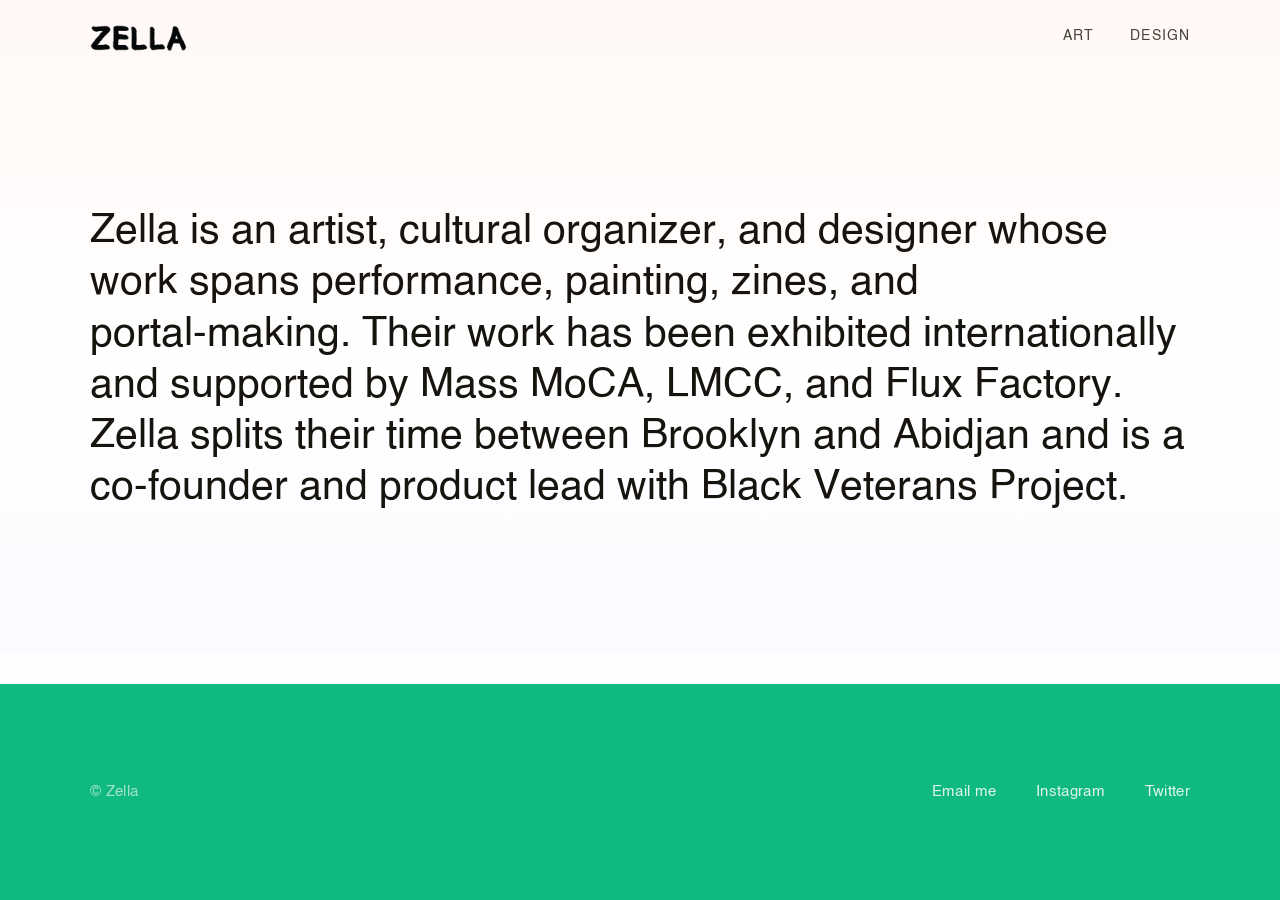
==== index.html @ 4f210c22 "Initial commit - Zella portfolio site" ====
<!DOCTYPE html>
<html lang="en">
<head>
<meta charset="UTF-8">
<meta name="viewport" content="width=device-width, initial-scale=1.0">
<title>Zella — Artist, Designer, Cultural Organizer</title>
<meta name="description" content="Zella is an artist, cultural organizer, and designer whose work spans performance, painting, zines, and portal-making. Based in Brooklyn and Abidjan.">

<!-- Open Graph -->
<meta property="og:title" content="Zella — Artist, Designer, Cultural Organizer">
<meta property="og:description" content="Artist, cultural organizer, and designer whose work spans performance, painting, zines, and portal-making.">
<meta property="og:type" content="website">
<meta property="og:url" content="https://zella.design/">
<meta property="og:image" content="https://zella.design/assets/images/og-image.png">

<!-- Twitter Card -->
<meta name="twitter:card" content="summary_large_image">
<meta name="twitter:title" content="Zella — Artist, Designer, Cultural Organizer">
<meta name="twitter:description" content="Artist, cultural organizer, and designer whose work spans performance, painting, zines, and portal-making.">
<meta name="twitter:image" content="https://zella.design/assets/images/og-image.png">

<link rel="icon" type="image/png" href="assets/images/zella-logo.png">
<link rel="apple-touch-icon" href="assets/images/zella-logo.png">
<link rel="stylesheet" href="styles.css">
</head>
<body class="home-locked">

<a href="#main-content" class="skip-link">Skip to main content</a>
<canvas id="ink-canvas"></canvas>

<header class="site-header">
  <div class="wrap">
    <a class="wordmark" href="index.html"><img src="assets/images/zella-logo.png" alt="Zella" class="logo-img"></a>
    <button class="nav-toggle" aria-label="Toggle navigation" aria-expanded="false">
      <span></span>
      <span></span>
      <span></span>
    </button>
    <nav class="doors">
      <a href="artist.html">Art</a>
      <a href="designer.html">Design</a>
    </nav>
  </div>
</header>

<main class="wrap" id="main-content">
  <section class="essay essay-wide">
    <h1>Zella is an artist, cultural organizer, and designer whose work spans performance, painting, zines, and portal-making. Their work has been exhibited internationally and supported by Mass MoCA, LMCC, and Flux Factory. Zella splits their time between Brooklyn and Abidjan and is a co-founder and product lead with Black Veterans Project.</h1>
  </section>
</main>

<footer class="site-footer">
  <div class="wrap">
    <div class="footer-left">
      <span>© Zella</span>
    </div>
    <div class="footer-right">
      <a href="mailto:zellavanie@gmail.com" class="footer-link">Email me</a>
      <a href="https://www.instagram.com/zellanealehurston/" target="_blank" rel="noopener" class="footer-link">Instagram</a>
      <a href="https://x.com/zella_vanie" target="_blank" rel="noopener" class="footer-link">Twitter</a>
    </div>
  </div>
</footer>

<script src="script.js"></script>
<script src="fluid-effect.js"></script>
<script src="liquid-border.js"></script>
</body>
</html>
---- styles.css ----
/* ============================================
   Zella — shared styles
   Editorial, bespoke, restrained motion.
   Fully fluid responsive system.
   ============================================ */

/* ---------- Font Setup ---------- */

@font-face {
  font-family: 'Helvetica';
  src: url('assets/fonts/Helvetica.ttf') format('truetype');
  font-weight: 400;
  font-style: normal;
  font-display: swap;
}

@font-face {
  font-family: 'Helvetica';
  src: url('assets/fonts/Helvetica-Bold.ttf') format('truetype');
  font-weight: 700;
  font-style: normal;
  font-display: swap;
}

:root {
  /* Colors */
  --paper: #ffffff;
  --paper-deep: #f5f5f5;
  --ink: #17140f;
  --ink-soft: #4a453c;
  --accent: #5865F2;
  --accent-soft: #7983F5;
  --green: #10B981;
  --line: rgba(23, 20, 15, 0.14);

  /* Layout */
  --max-w: 1180px;
  --gate-blur: 14px;

  /* Fluid spacing: 320px → 1200px viewport */
  --space-3xs: clamp(0.25rem, 0.2rem + 0.25vw, 0.375rem);
  --space-2xs: clamp(0.5rem, 0.4rem + 0.5vw, 0.75rem);
  --space-xs: clamp(0.75rem, 0.6rem + 0.75vw, 1.125rem);
  --space-s: clamp(1rem, 0.8rem + 1vw, 1.5rem);
  --space-m: clamp(1.5rem, 1.1rem + 2vw, 2.5rem);
  --space-l: clamp(2rem, 1.4rem + 3vw, 4rem);
  --space-xl: clamp(3rem, 2rem + 5vw, 6rem);
  --space-2xl: clamp(4rem, 2.5rem + 7.5vw, 9rem);
  --space-3xl: clamp(6rem, 4rem + 10vw, 12rem);

  /* Fluid typography */
  --text-2xs: clamp(0.625rem, 0.58rem + 0.2vw, 0.75rem);
  --text-xs: clamp(0.6875rem, 0.63rem + 0.3vw, 0.875rem);
  --text-s: clamp(0.8125rem, 0.75rem + 0.3vw, 0.9375rem);
  --text-base: clamp(0.9375rem, 0.875rem + 0.3vw, 1.0625rem);
  --text-m: clamp(1rem, 0.9rem + 0.5vw, 1.25rem);
  --text-l: clamp(1.125rem, 0.95rem + 0.9vw, 1.5rem);
  --text-xl: clamp(1.375rem, 1.1rem + 1.4vw, 2rem);
  --text-2xl: clamp(1.625rem, 1.2rem + 2.1vw, 2.75rem);
  --text-3xl: clamp(2rem, 1.4rem + 3vw, 3.5rem);
  --text-4xl: clamp(2.25rem, 1.5rem + 3.75vw, 4.5rem);

  /* Fluid wrap padding */
  --wrap-padding: clamp(1.25rem, 0.75rem + 2.5vw, 2.5rem);

  /* Header height */
  --header-h: clamp(60px, 50px + 2vw, 76px);
}

* {
  box-sizing: border-box;
  margin: 0;
  padding: 0;
}

html {
  scroll-behavior: smooth;
  -webkit-text-size-adjust: 100%;
}

body {
  background: var(--paper);
  color: var(--ink);
  font-family: 'Helvetica', sans-serif;
  font-size: var(--text-base);
  line-height: 1.6;
  -webkit-font-smoothing: antialiased;
  -moz-osx-font-smoothing: grayscale;
  overflow-x: hidden;
}

a {
  color: inherit;
  text-decoration: none;
  transition: color 0.2s ease;
}

/* Content links turn green on hover */
main a:hover {
  color: var(--green);
}

/* Exceptions - cards keep their own hover behavior */
main a.cs-card:hover,
main a.cs-featured-card:hover,
main a.cs-explore-item:hover {
  color: inherit;
}

img {
  max-width: 100%;
  height: auto;
  display: block;
}

.wrap {
  max-width: var(--max-w);
  margin: 0 auto;
  padding: 0 var(--wrap-padding);
}

/* ---------- Header / nav ---------- */

.site-header {
  position: sticky;
  top: 0;
  z-index: 100;
  background: rgba(255, 255, 255, 0.92);
  backdrop-filter: blur(12px);
  -webkit-backdrop-filter: blur(12px);
}

/* Reading Progress Bar */
.reading-progress {
  position: fixed;
  top: var(--header-h);
  left: 0;
  width: 100%;
  height: 3px;
  background: var(--border);
  z-index: 250;
  opacity: 0;
  transition: opacity 0.3s ease;
}

.reading-progress.visible {
  opacity: 1;
}

.reading-progress-bar {
  height: 100%;
  background: var(--green);
  width: 0%;
  transition: width 0.05s linear;
}

.reading-time {
  position: fixed;
  top: calc(var(--header-h) + 12px);
  right: var(--gutter);
  font-size: 11px;
  font-family: var(--font-mono);
  color: var(--muted);
  opacity: 0;
  transition: opacity 0.3s ease;
  z-index: 250;
  background: rgba(255, 255, 255, 0.9);
  padding: 4px 8px;
  border-radius: 4px;
}

.reading-time.visible {
  opacity: 1;
}

.site-header .wrap {
  display: flex;
  align-items: center;
  justify-content: space-between;
  height: var(--header-h);
}

.wordmark {
  font-family: 'Helvetica', sans-serif;
  font-weight: 700;
  font-size: var(--text-l);
  letter-spacing: 0.02em;
  z-index: 110;
}

.wordmark span {
  color: var(--accent);
}

.logo-img {
  height: clamp(20px, 2.5vw, 28px);
  width: auto;
  display: block;
}

/* Desktop nav */
nav.doors {
  display: flex;
  gap: clamp(1.25rem, 1rem + 2vw, 2.25rem);
}

nav.doors a {
  font-size: var(--text-xs);
  letter-spacing: 0.08em;
  text-transform: uppercase;
  color: var(--ink-soft);
  position: relative;
  padding-bottom: 4px;
  transition: color 0.2s ease;
}

nav.doors a::after {
  content: '';
  position: absolute;
  left: 0;
  bottom: 0;
  width: 100%;
  height: 3px;
  background: #10B981;
  transform: scaleX(0);
  transform-origin: var(--underline-origin, 0% 50%);
  transition: transform 0.3s cubic-bezier(0.4, 0, 0.2, 1);
}

nav.doors a:hover,
nav.doors a.active {
  color: var(--ink);
}

nav.doors a:hover::after {
  transform: scaleX(1);
}

nav.doors a.active::after {
  transform: scaleX(1);
  transform-origin: 0% 50%;
}

/* Mobile hamburger */
.nav-toggle {
  display: none;
  background: none;
  border: none;
  cursor: pointer;
  padding: 12px;
  min-width: 44px;
  min-height: 44px;
  z-index: 110;
  -webkit-tap-highlight-color: transparent;
}

.nav-toggle span {
  display: block;
  width: 24px;
  height: 2px;
  background: var(--ink);
  margin: 5px 0;
  transition: transform 0.3s ease, opacity 0.3s ease;
  transform-origin: center;
}

.nav-toggle.active span:nth-child(1) {
  transform: rotate(45deg) translate(5px, 5px);
}

.nav-toggle.active span:nth-child(2) {
  opacity: 0;
}

.nav-toggle.active span:nth-child(3) {
  transform: rotate(-45deg) translate(5px, -5px);
}

/* Mobile nav overlay */
@media (max-width: 640px) {
  .nav-toggle {
    display: block;
  }

  nav.doors {
    position: fixed;
    inset: 0;
    background: var(--paper);
    flex-direction: column;
    align-items: center;
    justify-content: center;
    gap: var(--space-l);
    opacity: 0;
    visibility: hidden;
    transition: opacity 0.3s ease, visibility 0.3s ease;
    z-index: 100;
  }

  nav.doors.open {
    opacity: 1;
    visibility: visible;
  }

  nav.doors a {
    font-size: var(--text-xl);
    font-family: 'Helvetica', sans-serif;
    text-transform: none;
    letter-spacing: 0.02em;
  }

  nav.doors a::after {
    display: none;
  }
}

/* ---------- Footer ---------- */

.site-footer {
  border-top: 1px solid var(--line);
  padding: var(--space-xl) 0 var(--space-2xl);
  margin-top: var(--space-2xl);
}

.site-footer .wrap {
  display: flex;
  flex-direction: column;
  gap: var(--space-m);
  font-size: var(--text-s);
  color: var(--ink-soft);
  letter-spacing: 0.02em;
}

@media (min-width: 600px) {
  .site-footer .wrap {
    flex-direction: row;
    justify-content: space-between;
    align-items: center;
  }
}

.footer-left {
  color: var(--ink-soft);
}

.footer-right {
  display: flex;
  flex-wrap: wrap;
  gap: var(--space-s) var(--space-m);
}

.footer-link {
  color: var(--ink);
  position: relative;
  transition: color 0.2s ease;
}

.footer-link::after {
  content: '';
  position: absolute;
  left: 0;
  bottom: -2px;
  width: 100%;
  height: 3px;
  background: #10B981;
  transform: scaleX(0);
  transform-origin: var(--underline-origin, 0% 50%);
  transition: transform 0.3s cubic-bezier(0.4, 0, 0.2, 1);
}

.footer-link:hover {
  color: var(--accent);
}

.footer-link:hover::after {
  transform: scaleX(1);
}

/* ---------- Landing / essay ---------- */

.essay {
  padding: var(--space-2xl) 0 var(--space-xl);
  max-width: 760px;
}

.essay-wide {
  max-width: none;
  padding-top: var(--space-l);
}

.essay-wide h1 {
  max-width: 100%;
}

/* Fluid canvas effect - HOMEPAGE ONLY (orb + letter scatter) */
#ink-canvas {
  display: none;
}

.home-locked #ink-canvas {
  display: block;
  position: fixed;
  top: 0;
  left: 0;
  width: 100vw;
  height: 100vh;
  pointer-events: none;
  z-index: 200;
  mix-blend-mode: exclusion;
}

/* Homepage locked to viewport */
.home-locked {
  height: 100vh;
  height: 100dvh;
  overflow: hidden;
  display: flex;
  flex-direction: column;
  background: linear-gradient(180deg, #fff8f6 0%, #ffffff 40%, #f8f6ff 100%);
}

.home-locked main,
.home-locked .site-footer {
  position: relative;
  z-index: 2;
}

/* On homepage, header should be below the glow canvas */
.home-locked .site-header {
  position: sticky;
  z-index: 1;
  background: transparent;
  backdrop-filter: none;
  -webkit-backdrop-filter: none;
}

.home-locked main.wrap {
  flex: 1;
  display: flex;
  align-items: center;
  background: transparent;
}

.home-locked .essay-wide {
  padding-top: 0;
  padding-bottom: 0;
  width: 100%;
}

.home-locked .essay-wide h1 {
  font-size: clamp(1.75rem, 3.2vw, 2.75rem);
  line-height: 1.25;
  max-width: 100%;
  position: relative;
  z-index: 201;
}

.home-locked .site-footer {
  margin-top: 0;
  padding: var(--space-xl) 0;
  background: var(--green);
  border: none !important;
  border-top: none !important;
  position: relative;
  z-index: 100;
  overflow: visible;
}

.home-locked .site-footer .wrap {
  color: rgba(255, 255, 255, 0.6);
}

.home-locked .site-footer .footer-left {
  color: rgba(255, 255, 255, 0.6);
}

.home-locked .site-footer .footer-link {
  color: rgba(255, 255, 255, 0.85);
}

.home-locked .site-footer .footer-link:hover {
  color: #fff;
}

.home-locked .site-footer .footer-link::after {
  background: #fff;
}

/* ---------- Logo Marquee ---------- */

.logo-marquee {
  overflow: hidden;
  padding: var(--space-l) 0;
  margin: var(--space-xl) 0;
  margin-left: calc(-50vw + 50%);
  margin-right: calc(-50vw + 50%);
  width: 100vw;
  border-top: 1px solid var(--line);
  border-bottom: 1px solid var(--line);
}

.logo-marquee-label {
  display: block;
  text-align: center;
  font-size: var(--text-xs);
  letter-spacing: 0.1em;
  text-transform: uppercase;
  color: var(--ink-soft);
  margin-bottom: var(--space-m);
}

.logo-marquee-track {
  display: flex;
  align-items: center;
  gap: var(--space-2xl);
  width: max-content;
  animation: marquee-scroll 30s linear infinite;
}

.logo-marquee-track img {
  height: 96px;
  width: auto;
  opacity: 0.5;
  filter: grayscale(100%);
  transition: opacity 0.3s ease, filter 0.3s ease;
  cursor: pointer;
}

.logo-marquee-track img:hover {
  opacity: 1;
  filter: grayscale(0%);
}

@keyframes marquee-scroll {
  0% {
    transform: translateX(0);
  }
  100% {
    transform: translateX(-50%);
  }
}

@media (prefers-reduced-motion: reduce) {
  .logo-marquee-track {
    animation: none;
  }
}

.essay .kicker {
  font-size: var(--text-xs);
  letter-spacing: 0.14em;
  text-transform: uppercase;
  color: var(--accent);
  margin-bottom: var(--space-m);
  display: block;
}

.essay h1 {
  font-family: 'Helvetica', sans-serif;
  font-weight: 400;
  font-size: var(--text-3xl);
  line-height: 1.25;
  margin: 0 0 var(--space-m);
  color: var(--ink);
}

.essay p {
  font-size: var(--text-m);
  color: var(--ink-soft);
  margin-bottom: var(--space-s);
}

.doors-list {
  margin-top: var(--space-l);
  display: flex;
  flex-direction: column;
  border-top: 1px solid var(--line);
}

.doors-list a {
  display: flex;
  flex-direction: column;
  gap: var(--space-2xs);
  padding: var(--space-s) 0;
  border-bottom: 1px solid var(--line);
  font-family: 'Helvetica', sans-serif;
  font-size: var(--text-xl);
  transition: padding-left 0.25s ease, color 0.25s ease;
}

@media (min-width: 480px) {
  .doors-list a {
    flex-direction: row;
    justify-content: space-between;
    align-items: baseline;
  }
}

.doors-list a:hover {
  padding-left: var(--space-xs);
  color: var(--accent);
}

.doors-list .tag {
  font-family: 'Helvetica', sans-serif;
  font-size: var(--text-2xs);
  letter-spacing: 0.08em;
  text-transform: uppercase;
  color: var(--ink-soft);
}

/* ---------- Section hero ---------- */

.section-hero {
  padding: var(--space-l) 0 var(--space-s);
  max-width: 820px;
}

/* Minimal hero for Art/Design pages */
.section-hero h1:only-child {
  font-size: var(--text-3xl);
  font-weight: 400;
  margin: 0;
}

.section-hero .kicker {
  font-size: var(--text-xs);
  letter-spacing: 0.14em;
  text-transform: uppercase;
  color: var(--accent);
  margin-bottom: var(--space-s);
  display: block;
}

.section-hero h1 {
  font-family: 'Helvetica', sans-serif;
  font-weight: 400;
  font-size: var(--text-4xl);
  line-height: 1.12;
  margin: 0 0 var(--space-m);
}

.section-hero p.lede {
  font-size: var(--text-m);
  color: var(--ink-soft);
  max-width: 640px;
  line-height: 1.65;
}

/* ---------- Designer Intro ---------- */

.designer-intro {
  display: grid;
  grid-template-columns: 1fr 280px;
  gap: var(--space-xl);
  padding: var(--space-s) 0 var(--space-l);
  margin-bottom: var(--space-l);
  align-items: start;
}

@media (max-width: 900px) {
  .designer-intro {
    grid-template-columns: 1fr;
    gap: var(--space-l);
    min-height: auto;
    padding-bottom: var(--space-xl);
    margin-bottom: var(--space-xl);
  }
}

.designer-intro-main p {
  font-family: 'Helvetica', sans-serif;
  font-size: clamp(1.5rem, 2.5vw, 2rem);
  font-weight: 400;
  line-height: 1.35;
  color: var(--ink);
  margin-bottom: var(--space-m);
}

.designer-intro-main p:first-child {
  font-style: normal;
  font-weight: 500;
  margin-top: 0;
}

.designer-intro-sidebar .exp-item:first-child {
  margin-top: 0;
}

.designer-intro-sidebar {
  position: sticky;
  top: calc(var(--header-h) + var(--space-xl));
  border-left: 2px solid var(--ink);
  padding-left: var(--space-m);
  align-self: start;
}

@media (max-width: 900px) {
  .designer-intro-sidebar {
    border-left: none;
    border-top: 2px solid var(--ink);
    padding-left: 0;
    padding-top: var(--space-m);
  }
}

.exp-item {
  display: flex;
  flex-direction: column;
  margin-bottom: var(--space-m);
}

.exp-item:last-child {
  margin-bottom: 0;
}

.exp-date {
  font-size: var(--text-2xs);
  font-weight: 700;
  letter-spacing: 0.1em;
  text-transform: uppercase;
  color: var(--ink);
  margin-bottom: var(--space-3xs);
}

.exp-role {
  font-size: var(--text-s);
  font-weight: 600;
  color: var(--ink);
  line-height: 1.3;
}

.exp-org {
  font-size: var(--text-xs);
  color: var(--ink-soft);
  margin-top: 2px;
}

/* ---------- Hero with sidebar ---------- */

.hero-with-sidebar {
  display: grid;
  grid-template-columns: 1fr;
  gap: var(--space-xl);
  max-width: none;
}

@media (min-width: 768px) {
  .hero-with-sidebar {
    grid-template-columns: 1fr 280px;
    gap: var(--space-2xl);
    align-items: start;
  }
}

@media (min-width: 1024px) {
  .hero-with-sidebar {
    grid-template-columns: 1fr 320px;
  }
}

.hero-main {
  max-width: 720px;
}

.hero-sidebar h2 {
  font-family: 'Helvetica', sans-serif;
  font-weight: 400;
  font-size: var(--text-l);
  margin: 0 0 var(--space-m);
}

/* ---------- Two column ---------- */

.two-col {
  display: grid;
  grid-template-columns: 1fr;
  gap: var(--space-l);
  padding: var(--space-l) 0;
  border-top: 1px solid var(--line);
}

@media (min-width: 700px) {
  .two-col {
    grid-template-columns: 1fr 1fr;
    gap: var(--space-xl);
  }
}

.two-col h2 {
  font-family: 'Helvetica', sans-serif;
  font-weight: 400;
  font-size: var(--text-xl);
  margin: 0 0 var(--space-s);
}

.two-col p {
  color: var(--ink-soft);
  font-size: var(--text-s);
  line-height: 1.7;
}

.timeline {
  list-style: none;
}

.timeline li {
  display: flex;
  gap: var(--space-s);
  padding: var(--space-xs) 0;
  font-size: var(--text-s);
}

.timeline .yr {
  color: var(--accent);
  font-family: 'Helvetica', sans-serif;
  min-width: clamp(50px, 10vw, 64px);
  flex-shrink: 0;
}

/* ---------- Case study grid ---------- */

.cs-grid-heading {
  display: flex;
  flex-direction: column;
  gap: var(--space-2xs);
  padding-top: var(--space-xl);
  border-top: 1px solid var(--line);
  margin-bottom: var(--space-2xs);
}

@media (min-width: 480px) {
  .cs-grid-heading {
    flex-direction: row;
    justify-content: space-between;
    align-items: baseline;
  }
}

.cs-grid-heading h2 {
  font-family: 'Helvetica', sans-serif;
  font-weight: 400;
  font-size: var(--text-xl);
}

.cs-grid-heading span {
  font-size: var(--text-2xs);
  letter-spacing: 0.08em;
  text-transform: uppercase;
  color: var(--ink-soft);
}

.section-header {
  text-align: center;
  font-family: 'Helvetica', sans-serif;
  font-weight: 400;
  font-size: var(--text-4xl);
  line-height: 1.12;
  margin-top: var(--space-2xl);
  margin-bottom: var(--space-m);
}

/* ---------- Featured Case Study Cards ---------- */

.cs-featured-cards {
  display: flex;
  flex-direction: column;
  gap: var(--space-m);
  margin: var(--space-l) 0;
}

.cs-featured-card {
  display: grid;
  grid-template-columns: 1fr;
  gap: var(--space-m);
  padding: var(--space-m);
  border-radius: 12px;
  text-decoration: none;
  color: inherit;
  min-height: 396px;
  position: relative;
  background: var(--paper);
  box-shadow: 0 4px 20px rgba(0, 0, 0, 0.08);
}

@media (min-width: 800px) {
  .cs-featured-card {
    grid-template-columns: 1.2fr 1fr;
    gap: var(--space-l);
    padding: var(--space-l);
  }
}

.cs-featured-content {
  display: flex;
  flex-direction: column;
  justify-content: center;
}

.cs-featured-title {
  font-family: 'Helvetica', sans-serif;
  font-size: var(--text-2xl);
  font-weight: 700;
  line-height: 1.2;
  margin: var(--space-xs) 0 var(--space-s);
}

.cs-featured-desc {
  font-size: var(--text-m);
  line-height: 1.6;
  color: var(--ink-soft);
  margin-bottom: var(--space-m);
}

.cs-featured-link {
  font-size: var(--text-s);
  font-weight: 500;
  color: var(--ink);
}

.cs-featured-preview {
  border: 1px solid var(--ink-faint);
  border-radius: 10px;
  overflow: hidden;
  background: #f5f5f5;
  display: flex;
  flex-direction: column;
}

.browser-chrome {
  display: flex;
  align-items: center;
  border-radius: 10px 10px 0 0;
  gap: var(--space-s);
  padding: 10px 14px;
  background: #e8e8e8;
  border-bottom: 1px solid var(--ink-faint);
}

.browser-dots {
  display: flex;
  gap: 6px;
}

.browser-dots span {
  width: 10px;
  height: 10px;
  border-radius: 50%;
  background: #ccc;
}

.browser-dots span:first-child { background: #ff5f57; }
.browser-dots span:nth-child(2) { background: #ffbd2e; }
.browser-dots span:last-child { background: #28ca41; }

.browser-url {
  flex: 1;
  font-size: 11px;
  color: #666;
  background: #fff;
  padding: 4px 10px;
  border-radius: 4px;
  text-align: center;
}

.browser-viewport {
  aspect-ratio: 16 / 10;
  overflow: hidden;
  cursor: grab;
  position: relative;
}

.browser-viewport.is-dragging {
  cursor: grabbing;
}

.browser-viewport .scroll-img-drag {
  width: 100%;
  display: block;
  transition: transform 0.1s ease-out;
}

.browser-viewport-iframe {
  cursor: default;
}

.browser-viewport-iframe iframe {
  width: 100%;
  height: 100%;
  border: none;
  pointer-events: none;
}

/* ---------- Case Study Grid ---------- */

.cs-grid {
  display: grid;
  grid-template-columns: 1fr;
  gap: var(--space-l);
  padding: var(--space-xl) 0 var(--space-2xl);
}

@media (min-width: 700px) {
  .cs-grid {
    grid-template-columns: repeat(2, 1fr);
    gap: var(--space-m);
  }
}

.cs-card {
  display: block;
  text-decoration: none;
  color: inherit;
  padding: var(--space-m);
  border-radius: 12px;
  background: var(--paper);
  box-shadow: 0 4px 20px rgba(0, 0, 0, 0.08);
}

.cs-card-image {
  aspect-ratio: 16 / 10;
  overflow: hidden;
  border-radius: 4px;
  background: var(--paper-deep);
  margin-bottom: var(--space-s);
  display: flex;
  align-items: center;
  justify-content: center;
  box-shadow: 0 8px 30px rgba(88, 101, 242, 0.15);
}

.cs-card-image img {
  width: 100%;
  height: 100%;
  object-fit: cover;
  object-position: top left;
  transition: transform 0.6s cubic-bezier(0.16, 1, 0.3, 1);
}

.cs-card:hover .cs-card-image img {
  transform: scale(1.04);
}

.cs-card-image span {
  font-size: var(--text-s);
  color: var(--ink-soft);
  letter-spacing: 0.02em;
}

/* Scrolling card image - continuous auto-scroll */
.cs-card-scroll {
  position: relative;
  display: block;
}

.cs-card-scroll .scroll-img {
  position: absolute;
  top: 0;
  left: 0;
  width: 100%;
  height: auto;
  animation: card-scroll 20s ease-in-out infinite;
  will-change: transform;
  cursor: grab;
}

.cs-card-scroll.is-dragging .scroll-img {
  animation-play-state: paused;
  cursor: grabbing;
}

@keyframes card-scroll {
  0%, 5% {
    transform: translateY(0);
  }
  45%, 55% {
    transform: translateY(-50%);
  }
  95%, 100% {
    transform: translateY(0);
  }
}

@media (prefers-reduced-motion: reduce) {
  .cs-card-scroll .scroll-img {
    animation: none;
    transform: translateY(0);
  }
}

/* Mobile: disable scroll animations, fit images */
@media (max-width: 768px) {
  .cs-card-scroll .scroll-img {
    position: relative;
    animation: none;
    height: 100%;
    object-fit: cover;
  }

  /* CZI mobile - show dashboard content */
  .cs-card[href="case-study-czi.html"] .scroll-img {
    object-position: left bottom;
  }

  /* IPG mobile - center on phone top */
  .cs-card[href="case-study-ipg.html"] .scroll-img {
    object-position: center top;
  }
}

/* CZI card - show dashboard content, crop top whitespace */
.cs-card[href="case-study-czi.html"] .scroll-img {
  animation-name: card-scroll-czi;
  transform: translateY(-30%);
}

@keyframes card-scroll-czi {
  0%, 5% {
    transform: translateY(-30%);
  }
  45%, 55% {
    transform: translateY(-55%);
  }
  95%, 100% {
    transform: translateY(-30%);
  }
}

/* MRU card - shift up to center key info (crop top whitespace) */
.cs-card[href="case-study-mru.html"] .cs-card-image img {
  object-position: center 35%;
}

/* IPG card - fit phone, white background */
.cs-card[href="case-study-ipg.html"] .cs-card-image {
  background: #fff;
}
.cs-card[href="case-study-ipg.html"] .cs-card-image img {
  object-fit: contain;
  object-position: center center;
}

/* XQ card - center the covers */
.cs-card[href="case-study-xq.html"] .cs-card-image img {
  object-position: 50% center;
}

.cs-card-tags {
  list-style: none;
  padding: 0;
  margin: 0 0 var(--space-xs);
  display: flex;
  flex-wrap: wrap;
  gap: var(--space-xs);
}

.cs-card-tags li {
  font-size: var(--text-xs);
  color: var(--ink-soft);
}

.cs-card-tags li:not(:last-child)::after {
  content: '·';
  margin-left: var(--space-xs);
  color: var(--ink-soft);
  opacity: 0.5;
}

.cs-card-title {
  font-family: 'Helvetica', sans-serif;
  font-weight: 400;
  font-size: var(--text-2xl);
  line-height: 1.15;
  margin: 0;
  color: var(--ink);
  transition: color 0.2s ease;
}

.cs-card:hover .cs-card-title {
  color: var(--accent);
}

.cs-card-placeholder .cs-card-image {
  border: 1px solid rgba(88, 101, 242, 0.15);
  background: transparent;
}

.cs-card-placeholder:hover .cs-card-image {
  border-color: rgba(88, 101, 242, 0.25);
}

/* ---------- Gate ---------- */

.gate {
  min-height: 70vh;
  min-height: 70svh;
  display: flex;
  align-items: center;
  justify-content: center;
  padding: var(--space-l) var(--wrap-padding);
}

.gate-box {
  max-width: min(380px, 100%);
  text-align: center;
}

.gate-box .kicker {
  font-size: var(--text-xs);
  letter-spacing: 0.14em;
  text-transform: uppercase;
  color: var(--accent);
  margin-bottom: var(--space-s);
  display: block;
}

.gate-box h1 {
  font-family: 'Helvetica', sans-serif;
  font-weight: 400;
  font-size: var(--text-2xl);
  margin: 0 0 var(--space-xs);
}

.gate-box p {
  color: var(--ink-soft);
  font-size: var(--text-s);
  margin-bottom: var(--space-m);
}

.gate-input-row {
  display: flex;
  border-bottom: 1.5px solid var(--ink);
  padding-bottom: var(--space-xs);
  gap: var(--space-xs);
}

.gate-input-row input {
  flex: 1;
  min-width: 0;
  border: none;
  background: transparent;
  font-family: 'Helvetica', sans-serif;
  font-size: var(--text-xl);
  letter-spacing: 0.15em;
  text-align: center;
  color: var(--ink);
  outline: none;
}

.gate-input-row input::placeholder {
  color: var(--ink-soft);
  opacity: 0.5;
  letter-spacing: 0.05em;
  font-size: var(--text-s);
}

.gate-input-row button {
  border: none;
  background: none;
  color: var(--accent);
  font-size: var(--text-xs);
  letter-spacing: 0.08em;
  text-transform: uppercase;
  cursor: pointer;
  padding: var(--space-xs) var(--space-s);
  min-width: 44px;
  min-height: 44px;
  -webkit-tap-highlight-color: transparent;
}

.gate-error {
  color: var(--accent);
  font-size: var(--text-xs);
  margin-top: var(--space-xs);
  height: 1em;
  opacity: 0;
  transition: opacity 0.2s ease;
}

.gate-error.show {
  opacity: 1;
}

.gate-note {
  margin-top: var(--space-m);
  font-size: var(--text-2xs);
  color: var(--ink-soft);
  opacity: 0.7;
}

/* ---------- Case study detail ---------- */

.cs-content {
  display: none;
}

.cs-content.unlocked {
  display: block;
  animation: fadeUp 0.5s ease both;
}

@keyframes fadeUp {
  from { opacity: 0; transform: translateY(10px); }
  to { opacity: 1; transform: translateY(0); }
}

.cs-header {
  padding: var(--space-xl) 0 var(--space-l);
}

.cs-header .kicker {
  font-size: var(--text-xs);
  letter-spacing: 0.14em;
  text-transform: uppercase;
  color: var(--accent);
  margin-bottom: var(--space-s);
  display: block;
}

.cs-header h1 {
  font-family: 'Helvetica', sans-serif;
  font-weight: 400;
  font-size: var(--text-4xl);
  line-height: 1.1;
  margin: 0 0 var(--space-m);
  max-width: 780px;
}

.cs-header .dek {
  font-size: var(--text-m);
  color: var(--ink-soft);
  max-width: 620px;
  margin-bottom: var(--space-m);
  line-height: 1.6;
}

.meta-strip {
  display: grid;
  grid-template-columns: repeat(2, 1fr);
  gap: var(--space-s) var(--space-m);
}

@media (min-width: 600px) {
  .meta-strip {
    display: flex;
    gap: var(--space-l);
    flex-wrap: wrap;
  }
}

.meta-strip div {
  font-size: var(--text-xs);
}

.meta-strip .label {
  display: block;
  text-transform: uppercase;
  letter-spacing: 0.08em;
  color: var(--ink-soft);
  font-size: var(--text-2xs);
  margin-bottom: var(--space-3xs);
}

.hero-frame {
  margin: var(--space-l) 0;
  aspect-ratio: 16/9.5;
  background: linear-gradient(135deg, #d9cdb8, #b9a988);
  border-radius: 2px;
  display: flex;
  align-items: center;
  justify-content: center;
  color: rgba(23,20,15,0.4);
  font-size: var(--text-xs);
  letter-spacing: 0.08em;
  text-transform: uppercase;
}

.cs-section {
  padding: var(--space-l) 0;
  display: grid;
  grid-template-columns: 1fr;
  gap: var(--space-s);
}

@media (min-width: 700px) {
  .cs-section {
    grid-template-columns: clamp(140px, 18vw, 200px) 1fr;
    gap: var(--space-l);
  }
}

.cs-section .s-label {
  font-family: 'Helvetica', sans-serif;
  font-size: var(--text-l);
  color: var(--accent);
}

.cs-section .s-body {
  max-width: 640px;
}

.cs-section .s-body p {
  color: var(--ink-soft);
  font-size: var(--text-base);
  margin-bottom: var(--space-s);
  line-height: 1.7;
}

.artifact-grid {
  display: grid;
  grid-template-columns: 1fr;
  gap: var(--space-s);
  margin-top: var(--space-m);
}

@media (min-width: 500px) {
  .artifact-grid {
    grid-template-columns: repeat(2, 1fr);
    gap: var(--space-m);
  }
}

.artifact-frame {
  aspect-ratio: 4/3;
  background: var(--paper-deep);
  border: 1px solid var(--line);
  display: flex;
  align-items: center;
  justify-content: center;
  color: var(--ink-soft);
  font-size: var(--text-2xs);
  letter-spacing: 0.06em;
  text-transform: uppercase;
  cursor: zoom-in;
  transition: transform 0.25s ease;
}

.artifact-frame:hover {
  transform: scale(1.015);
}

.cs-nextprev {
  padding: var(--space-xl) 0;
  display: flex;
  flex-direction: column;
  gap: var(--space-m);
}

@media (min-width: 480px) {
  .cs-nextprev {
    flex-direction: row;
    justify-content: space-between;
  }
}

.cs-nextprev a {
  font-family: 'Helvetica', sans-serif;
  font-size: var(--text-l);
}

.cs-nextprev a:hover {
  color: var(--accent);
}

.cs-nextprev .small {
  display: block;
  font-family: 'Helvetica', sans-serif;
  font-size: var(--text-2xs);
  letter-spacing: 0.08em;
  text-transform: uppercase;
  color: var(--ink-soft);
  margin-bottom: var(--space-2xs);
}

/* ---------- Teaser pages ---------- */

.teaser {
  min-height: 62vh;
  min-height: 62svh;
  display: flex;
  align-items: center;
  padding: var(--space-l) 0;
}

.teaser-inner {
  max-width: 640px;
}

.teaser .kicker {
  font-size: var(--text-xs);
  letter-spacing: 0.14em;
  text-transform: uppercase;
  color: var(--accent);
  margin-bottom: var(--space-s);
  display: block;
}

.teaser h1 {
  font-family: 'Helvetica', sans-serif;
  font-weight: 400;
  font-size: var(--text-3xl);
  margin: 0 0 var(--space-s);
  line-height: 1.2;
}

.teaser p {
  color: var(--ink-soft);
  font-size: var(--text-m);
  line-height: 1.65;
}

.teaser .back {
  display: inline-block;
  margin-top: var(--space-m);
  font-size: var(--text-xs);
  letter-spacing: 0.05em;
  text-transform: uppercase;
  color: var(--accent);
}

/* ---------- Artist page ---------- */

.art-layout {
  display: grid;
  grid-template-columns: 1fr;
  gap: 0;
  padding: var(--space-l) 0 var(--space-2xl);
}

@media (min-width: 800px) {
  .art-layout {
    grid-template-columns: clamp(80px, 10vw, 120px) 1fr;
    gap: var(--space-xs);
  }
}

.art-years {
  position: sticky;
  top: var(--header-h);
  display: flex;
  gap: var(--space-s);
  overflow-x: auto;
  background: var(--paper);
  padding: var(--space-xs) 0 var(--space-s);
  margin-bottom: var(--space-s);
  border-bottom: 1px solid var(--line);
  z-index: 20;
  -webkit-overflow-scrolling: touch;
  scrollbar-width: none;
}

.art-years::-webkit-scrollbar {
  display: none;
}

@media (min-width: 800px) {
  .art-years {
    flex-direction: column;
    gap: 0;
    overflow-x: visible;
    top: calc(var(--header-h) + var(--space-m));
    align-self: start;
    height: fit-content;
    border-bottom: none;
    padding: 0;
    margin-bottom: 0;
  }
}

.art-years .yr-link {
  display: block;
  background: none;
  border: none;
  font-family: 'Helvetica', sans-serif;
  font-size: var(--text-l);
  color: var(--ink-soft);
  padding: var(--space-2xs) 0;
  cursor: pointer;
  text-align: left;
  opacity: 0.45;
  transition: color 0.25s ease, padding-left 0.25s ease, opacity 0.25s ease;
  white-space: nowrap;
  -webkit-tap-highlight-color: transparent;
}

.art-years .yr-link.active {
  color: var(--accent);
  opacity: 1;
}

@media (min-width: 800px) {
  .art-years .yr-link.active {
    padding-left: var(--space-xs);
  }
}

/* Drag-to-scroll */
.art-scroll {
  cursor: grab;
  user-select: none;
}

.art-scroll.dragging {
  cursor: grabbing;
}

.art-scroll.dragging * {
  pointer-events: none;
}

.art-year-section {
  padding-bottom: var(--space-xl);
  scroll-margin-top: calc(var(--header-h) + var(--space-xl));
}

@media (min-width: 800px) {
  .art-year-section {
    scroll-margin-top: calc(var(--header-h) + var(--space-m));
  }
}

.art-year-section:last-of-type {
  padding-bottom: var(--space-xs);
}

.art-year-section .year-label {
  font-size: var(--text-2xs);
  letter-spacing: 0.1em;
  text-transform: uppercase;
  color: var(--ink-soft);
  margin-bottom: var(--space-m);
  display: block;
}

.art-pieces {
  display: flex;
  flex-direction: column;
  gap: var(--space-xl);
}

.art-piece figure {
  margin: 0;
}

.art-frame {
  aspect-ratio: 4/3;
  background: linear-gradient(135deg, #ddd3bd, #b9a879);
  border-radius: 2px;
  display: flex;
  align-items: center;
  justify-content: center;
  color: rgba(23, 20, 15, 0.4);
  font-size: var(--text-2xs);
  letter-spacing: 0.06em;
  text-transform: uppercase;
  margin-bottom: var(--space-s);
  cursor: zoom-in;
  transition: transform 0.25s ease;
}

.art-frame:hover {
  transform: scale(1.008);
}

.art-piece figcaption strong {
  display: block;
  font-family: 'Helvetica', sans-serif;
  font-size: var(--text-m);
  color: var(--ink);
  margin-bottom: var(--space-3xs);
}

.art-piece figcaption span {
  font-size: var(--text-s);
  color: var(--ink-soft);
}

/* Artist CV section */
.artist-cv {
  padding: var(--space-s) 0 var(--space-m);
}

.cv-columns {
  display: grid;
  grid-template-columns: 1fr;
  gap: var(--space-m);
  align-items: start;
}

@media (min-width: 700px) {
  .cv-columns {
    grid-template-columns: 1.2fr 1fr;
    gap: var(--space-l);
  }
}

.cv-col h2,
.cv-col h3 {
  font-size: var(--text-xs);
  letter-spacing: 0.1em;
  text-transform: uppercase;
  color: var(--accent);
  margin-top: 0;
  margin-bottom: var(--space-xs);
  font-weight: 600;
}

.cv-list {
  list-style: none;
}

.cv-list li {
  font-size: var(--text-s);
  color: var(--ink-soft);
  line-height: 1.35;
}

.cv-year {
  display: inline-block;
  min-width: 50px;
  font-weight: 500;
  color: var(--ink);
  margin-right: var(--space-xs);
}

.cv-list-plain .cv-year {
  display: none;
}

.cv-list-plain li {
  padding-left: var(--space-s);
  position: relative;
  line-height: 1.35;
}

.cv-list-plain li::before {
  content: '+';
  position: absolute;
  left: 0;
  color: var(--accent);
}

.cv-list-plain a {
  color: var(--ink-soft);
  text-decoration: underline;
  text-decoration-color: var(--line);
  text-underline-offset: 2px;
  transition: color 0.2s ease, text-decoration-color 0.2s ease;
}

.cv-list-plain a:hover {
  color: var(--green);
  text-decoration-color: var(--green);
}

/* Expanded CV year groups */
.cv-year-group {
  padding: 4px 0;
}

.cv-year-group + .cv-year-group {
  border-top: 1px solid var(--line);
  margin-top: 4px;
  padding-top: 6px;
}

.cv-year-header {
  display: block;
  font-weight: 500;
  color: var(--ink);
  margin-bottom: 0;
  font-size: var(--text-s);
  line-height: 1.4;
}

.cv-list-expanded {
  list-style: none;
}

.cv-list-expanded li {
  font-size: var(--text-s);
  color: var(--ink-soft);
  padding-left: var(--space-s);
  position: relative;
  line-height: 1.35;
}

.cv-list-expanded li::before {
  content: '';
  position: absolute;
  left: 0;
  top: 0.55em;
  width: 4px;
  height: 4px;
  background: var(--accent);
  border-radius: 50%;
}

.cv-list-expanded a {
  color: var(--ink-soft);
  text-decoration: underline;
  text-decoration-color: var(--line);
  text-underline-offset: 2px;
  transition: color 0.2s ease, text-decoration-color 0.2s ease;
}

.cv-list-expanded a:hover {
  color: var(--green);
  text-decoration-color: var(--green);
}

/* Art card with image and hover */
.art-card-link {
  display: block;
  text-decoration: none;
  color: inherit;
}

.art-frame-img {
  position: relative;
  overflow: hidden;
  border-radius: 2px;
  margin-bottom: var(--space-s);
  cursor: pointer;
  pointer-events: auto;
}

.art-frame-img.art-poster {
  max-width: 480px;
}

.art-video {
  position: relative;
  overflow: hidden;
  border-radius: 2px;
  margin-bottom: var(--space-s);
  cursor: pointer;
  pointer-events: auto;
}

.art-video video {
  width: 100%;
  height: auto;
  display: block;
  border-radius: 2px;
  pointer-events: none;
}

/* Scattered art grid */
.art-grid-scatter {
  display: grid;
  grid-template-columns: repeat(2, 1fr);
  gap: var(--space-xl) var(--space-l);
  padding: var(--space-m) 0 var(--space-2xl);
  align-items: start;
}

@media (max-width: 600px) {
  .art-grid-scatter {
    grid-template-columns: 1fr;
  }
}

.art-item {
  max-width: 100%;
}

/* Stagger items for visual interest */
.art-item:nth-child(even) {
  margin-top: var(--space-xl);
}

.art-item:nth-child(3n) {
  margin-top: var(--space-2xl);
}

.art-item figure {
  margin: 0;
}

.art-item a {
  text-decoration: none;
  color: inherit;
  display: block;
}

.art-item .art-frame-img,
.art-item .art-video {
  width: 100%;
  margin-bottom: var(--space-s);
}

.art-item .art-frame-img img,
.art-item .art-video video {
  width: 100%;
  height: auto;
  border-radius: 2px;
  pointer-events: none;
}


.art-item figcaption {
  font-size: var(--text-s);
}

.art-item figcaption strong {
  display: block;
  color: var(--ink);
  margin-bottom: 2px;
}

.art-item figcaption span {
  color: var(--ink-soft);
  font-size: var(--text-xs);
}

.art-frame-img img {
  width: 100%;
  height: auto;
  display: block;
  transition: transform 0.4s ease;
  pointer-events: none;
}

.art-hover-overlay {
  position: absolute;
  inset: 0;
  background: rgba(0, 0, 0, 0.6);
  display: flex;
  align-items: center;
  justify-content: center;
  opacity: 0;
  transition: opacity 0.3s ease;
}

.art-hover-text {
  color: #fff;
  font-size: var(--text-xs);
  letter-spacing: 0.1em;
  text-transform: uppercase;
  padding: var(--space-xs) var(--space-s);
  border: 1px solid rgba(255, 255, 255, 0.6);
}

.art-card-link:hover .art-frame-img img {
  transform: scale(1.03);
}

.art-card-link:hover .art-hover-overlay {
  opacity: 1;
}

/* ---------- Touch and accessibility ---------- */

/* Visually hidden but accessible to screen readers */
.visually-hidden {
  position: absolute;
  width: 1px;
  height: 1px;
  padding: 0;
  margin: -1px;
  overflow: hidden;
  clip: rect(0, 0, 0, 0);
  white-space: nowrap;
  border: 0;
}

/* Skip to content link */
.skip-link {
  position: absolute;
  top: -100%;
  left: 50%;
  transform: translateX(-50%);
  background: var(--ink);
  color: var(--paper);
  padding: var(--space-xs) var(--space-m);
  text-decoration: none;
  font-size: var(--text-s);
  font-weight: 500;
  border-radius: 0 0 4px 4px;
  z-index: 9999;
  transition: top 0.2s ease;
}

.skip-link:focus {
  top: 0;
  outline: 2px solid var(--accent);
  outline-offset: 2px;
}

@media (hover: none) {
  .cs-card:hover,
  .doors-list a:hover {
    padding-left: 0;
  }

  .art-frame:hover,
  .artifact-frame:hover {
    transform: none;
  }
}

/* Reduce motion */
@media (prefers-reduced-motion: reduce) {
  *,
  *::before,
  *::after {
    animation-duration: 0.01ms !important;
    animation-iteration-count: 1 !important;
    transition-duration: 0.01ms !important;
    scroll-behavior: auto !important;
  }
}

/* ---------- Client logos ---------- */

.client-logos {
  padding: var(--space-l) 0;
  border-top: 1px solid var(--line);
}

.logos-intro {
  font-size: var(--text-s);
  color: var(--ink-soft);
  margin-bottom: var(--space-m);
}

.logo-grid {
  display: flex;
  flex-wrap: wrap;
  gap: var(--space-l) var(--space-xl);
  align-items: center;
  justify-content: center;
}

.client-logo {
  height: clamp(64px, 10vw, 96px);
  width: auto;
  max-width: 100%;
  object-fit: contain;
  opacity: 0.7;
  filter: grayscale(100%);
  transition: opacity 0.25s ease, filter 0.25s ease;
}

.client-logo:hover {
  opacity: 1;
  filter: grayscale(0%);
}

/* ---------- Case study detail page ---------- */

.cs-detail-hero {
  padding: var(--space-xl) 0 var(--space-s);
  max-width: 850px;
  margin-left: clamp(0px, 10vw, 130px);
  margin-right: auto;
}

.cs-detail-hero .kicker {
  font-size: var(--text-xs);
  letter-spacing: 0.14em;
  text-transform: uppercase;
  color: var(--accent);
  margin-bottom: var(--space-s);
  display: block;
}

.cs-detail-hero h1 {
  font-family: 'Helvetica', sans-serif;
  font-weight: 700;
  font-size: var(--text-4xl);
  line-height: 1.2;
  letter-spacing: -0.02em;
  margin: 0 0 var(--space-m);
}

.cs-detail-hero .lede {
  font-size: 21px;
  color: var(--ink);
  line-height: 1.75;
  margin-bottom: 2rem;
}

.cs-hero-metrics {
  list-style: none;
  padding: 0;
  margin: var(--space-m) 0 var(--space-l);
  display: grid;
  grid-template-columns: repeat(3, 1fr);
  gap: var(--space-m);
}

.cs-hero-metrics li {
  font-size: var(--text-s);
  color: var(--ink-soft);
}

.cs-hero-metrics li strong {
  font-size: clamp(2rem, 5vw, 3.5rem);
  font-weight: 300;
  color: var(--ink);
  display: block;
  line-height: 1.1;
  margin-bottom: var(--space-3xs);
  letter-spacing: -0.02em;
}

.cs-hero-metrics li strong span {
  font-size: var(--text-xl);
  font-weight: 400;
  letter-spacing: 0;
}

@media (max-width: 600px) {
  .cs-hero-metrics {
    grid-template-columns: 1fr;
  }
}

.cs-meta {
  display: flex;
  flex-wrap: wrap;
  gap: var(--space-m) var(--space-xl);
  padding-top: var(--space-m);
  border-top: 1px solid var(--line);
}

.cs-meta-item .label {
  font-size: var(--text-2xs);
  letter-spacing: 0.08em;
  text-transform: uppercase;
  color: var(--ink-soft);
  margin-bottom: var(--space-3xs);
}

.cs-meta-item .value {
  font-size: var(--text-s);
}

/* Case study page background */
body.case-study {
  background: #f8f7fc;
}

body.case-study main {
  padding-bottom: 0;
  margin-bottom: 0;
}

body.case-study .cs-explore--brutalist {
  margin-bottom: 0;
}

body.case-study .site-header {
  background: #fff;
}

/* Smooth scrolling for case study sections */
html:has(body.case-study) {
  scroll-behavior: smooth;
}

body.case-study .cs-detail-hero,
body.case-study .cs-brutalist-info,
body.case-study .cs-section-block,
body.case-study .cs-hero-image,
body.case-study .cs-image-full,
body.case-study .cs-image-grid {
  scroll-margin-top: 80px;
}

/* Brutalist Info Block */
.cs-brutalist-info {
  border: 2px solid var(--ink);
  margin: var(--space-s) clamp(-100px, -8vw, 0px);
  padding: 0;
}

.brutalist-grid {
  display: grid;
  grid-template-columns: repeat(4, 1fr);
  border-bottom: 2px solid var(--ink);
}

@media (max-width: 680px) {
  .brutalist-grid {
    grid-template-columns: repeat(2, 1fr);
  }
}

.brutalist-cell {
  padding: var(--space-s) var(--space-m);
  border-right: 2px solid var(--ink);
}

.brutalist-cell:last-child {
  border-right: none;
}

@media (max-width: 680px) {
  .brutalist-cell:nth-child(2) {
    border-right: none;
  }
  .brutalist-cell:nth-child(1),
  .brutalist-cell:nth-child(2) {
    border-bottom: 2px solid var(--ink);
  }
}

.brutalist-label {
  font-size: var(--text-2xs);
  font-weight: 700;
  letter-spacing: 0.12em;
  text-transform: uppercase;
  color: var(--ink);
  margin-bottom: var(--space-3xs);
}

.brutalist-value {
  font-size: var(--text-s);
  font-weight: 500;
  color: var(--ink);
}

.brutalist-org {
  font-size: var(--text-xs);
  color: var(--ink-soft);
  margin-top: var(--space-3xs);
}

/* Experience grid on designer page */
.experience-grid {
  margin: var(--space-m) 0;
}

.experience-grid .brutalist-grid {
  border-bottom: none;
}

.experience-grid .brutalist-grid:first-child {
  border-bottom: 2px solid var(--ink);
}

.brutalist-content {
  padding: var(--space-m);
  border-bottom: 2px solid var(--ink);
}

.brutalist-content p {
  font-size: var(--text-base);
  line-height: 1.65;
  color: var(--ink-soft);
  margin-top: var(--space-xs);
  max-width: none;
}

.brutalist-outcomes {
  padding: var(--space-m);
}

.brutalist-outcomes ul {
  list-style: none;
  margin-top: var(--space-xs);
  display: flex;
  flex-direction: column;
  gap: var(--space-s);
}

.brutalist-outcomes li {
  display: flex;
  gap: var(--space-s);
  font-size: var(--text-base);
  line-height: 1.55;
  color: var(--ink-soft);
}

.outcome-marker {
  font-size: var(--text-2xs);
  font-weight: 700;
  letter-spacing: 0.05em;
  color: var(--ink);
  flex-shrink: 0;
  padding-top: 0.25em;
}

.cs-hero-image {
  margin: var(--space-s) 0 var(--space-m);
}

.cs-hero-image img {
  width: 100%;
  aspect-ratio: 16 / 10;
  object-fit: cover;
  object-position: center;
  border-radius: 8px;
}

/* IPG hero - show top of phone */
body.case-study-ipg .cs-hero-image img {
  object-position: top;
}

.cs-section-block {
  padding: var(--space-s) 0;
  max-width: 660px;
  margin-left: auto;
  margin-right: auto;
}

.cs-section-block h2 {
  font-family: 'Helvetica', sans-serif;
  font-weight: 400;
  font-size: 28px;
  color: var(--ink);
  margin-top: 3rem;
  margin-bottom: 1.5rem;
  letter-spacing: -0.01em;
}

/* Major section headers - centered, Scandinavian spacing */
.cs-section-block h2.cs-major-heading {
  font-size: 40px;
  color: var(--ink);
  text-align: center;
  letter-spacing: -0.02em;
  margin-top: 4rem;
  margin-bottom: 1.5rem;
}

.cs-section-block h3 {
  font-size: 24px;
  color: var(--ink);
  margin-top: 2rem;
  margin-bottom: 1rem;
}

.cs-section-block p {
  font-size: 21px;
  color: var(--ink);
  line-height: 1.75;
  margin-bottom: 1.5rem;
}

.cs-section-block ul {
  list-style: none;
}

.cs-section-block ul li {
  position: relative;
  padding-left: var(--space-m);
  margin-bottom: 1rem;
  font-size: 21px;
  color: var(--ink);
  line-height: 1.7;
}

.cs-section-block ul li::before {
  content: '';
  position: absolute;
  left: 0;
  top: 0.6em;
  width: 6px;
  height: 6px;
  background: var(--accent);
  border-radius: 50%;
}

.cs-change-list {
  margin: var(--space-m) 0 var(--space-l);
  padding: var(--space-m);
  background: rgba(0, 0, 0, 0.02);
  border-radius: 8px;
}

.cs-change-list li {
  font-size: 21px;
  color: var(--ink);
  line-height: 1.7;
  margin-bottom: var(--space-s);
}

.cs-change-list li:last-child {
  margin-bottom: 0;
}

/* PDF embed for case studies */
.cs-pdf-embed {
  width: 100%;
  height: 600px;
  margin: var(--space-m) 0;
  border-radius: 8px;
  overflow: hidden;
  box-shadow: 0 8px 32px rgba(88, 101, 242, 0.12);
}

.cs-pdf-embed iframe {
  width: 100%;
  height: 100%;
  border: none;
}

.cs-download-link {
  display: inline-block;
  padding: var(--space-s) var(--space-m);
  background: var(--ink);
  color: #fff;
  font-size: var(--text-s);
  font-weight: 500;
  text-decoration: none;
  border-radius: 4px;
  transition: background 0.2s ease;
}

.cs-download-link:hover {
  background: var(--accent);
}

/* Split layout with text on left, image on right */
.cs-split-reverse {
  display: grid;
  grid-template-columns: 1fr 1fr;
  gap: var(--space-xl);
  align-items: start;
  margin: var(--space-l) 0;
}

@media (max-width: 900px) {
  .cs-split-reverse {
    grid-template-columns: 1fr;
  }
}

.cs-split-reverse .cs-split-text h3 {
  font-size: var(--text-l);
  margin-bottom: var(--space-m);
}

.cs-split-reverse .cs-change-list {
  background: transparent;
  padding: 0;
  margin: 0;
}

/* Browser frame for dashboard previews */
.cs-browser-frame {
  background: #f5f5f5;
  border-radius: 8px;
  overflow: hidden;
  box-shadow: 0 8px 32px rgba(0, 0, 0, 0.12);
}

.browser-chrome {
  display: none;
}

.browser-dot {
  width: 10px;
  height: 10px;
  border-radius: 50%;
  background: #ccc;
}

.browser-dot:nth-child(1) { background: #ff5f57; }
.browser-dot:nth-child(2) { background: #ffbd2e; }
.browser-dot:nth-child(3) { background: #28ca41; }

.browser-viewport {
  aspect-ratio: 16 / 10;
  overflow: hidden;
  position: relative;
  cursor: grab;
  border-radius: 8px;
}

.browser-viewport:active {
  cursor: grabbing;
}

.browser-viewport .scroll-img-drag {
  width: 100%;
  animation: scrollPreviewSlow 25s ease-in-out infinite;
  animation-play-state: running;
}

.browser-viewport.is-dragging .scroll-img-drag {
  animation-play-state: paused;
}

@keyframes scrollPreviewSlow {
  0%, 8% { transform: translateY(0); }
  46%, 54% { transform: translateY(-55%); }
  92%, 100% { transform: translateY(0); }
}

/* Key Flows - horizontal screen sequences */
.cs-flow-section {
  margin: var(--space-l) 0;
}

.cs-flow-section h3 {
  font-size: 24px;
  color: var(--ink);
  margin-bottom: 1rem;
}

.cs-flow-rationale {
  font-size: 18px;
  color: var(--ink-soft);
  line-height: 1.65;
  margin-bottom: var(--space-l);
  max-width: 660px;
}

.cs-flow-row {
  display: flex;
  align-items: flex-start;
  gap: var(--space-s);
  margin: var(--space-m) 0;
  overflow-x: auto;
  padding-bottom: var(--space-s);
}

.cs-flow-item {
  display: flex;
  flex-direction: column;
  gap: var(--space-xs);
  flex: 1 1 280px;
  min-width: 280px;
  max-width: 400px;
}

/* Flow arrows between items */
.cs-flow-arrow {
  display: flex;
  align-items: center;
  justify-content: center;
  flex-shrink: 0;
  width: 32px;
  height: 32px;
  margin-top: 160px;
  color: var(--accent);
  font-size: 28px;
  font-weight: 300;
  opacity: 0.5;
  user-select: none;
}

@media (max-width: 768px) {
  .cs-flow-arrow {
    display: none;
  }

  .cs-flow-row {
    gap: var(--space-m);
  }
}

.cs-flow-frame {
  background: #f8f8f8;
  border-radius: 8px;
  overflow: hidden;
  box-shadow: 0 4px 16px rgba(0, 0, 0, 0.08);
  border: 1px solid rgba(0, 0, 0, 0.06);
}

.cs-flow-frame img {
  width: 100%;
  display: block;
  transition: transform 0.3s ease;
}

.cs-flow-frame:hover img {
  transform: scale(1.02);
}

.cs-flow-item .cs-whisper {
  text-align: center;
  padding: 0 var(--space-xs);
}

/* Case study lightbox */
.cs-lightbox {
  position: fixed;
  inset: 0;
  background: rgba(0, 0, 0, 0.9);
  z-index: 9999;
  display: flex;
  align-items: center;
  justify-content: center;
  opacity: 0;
  visibility: hidden;
  transition: opacity 0.3s ease, visibility 0.3s ease;
}

.cs-lightbox.active {
  opacity: 1;
  visibility: visible;
}

.cs-lightbox-close {
  position: absolute;
  top: 20px;
  right: 20px;
  width: 44px;
  height: 44px;
  background: rgba(255, 255, 255, 0.1);
  border: none;
  border-radius: 50%;
  color: #fff;
  font-size: 28px;
  cursor: pointer;
  display: flex;
  align-items: center;
  justify-content: center;
  transition: background 0.2s ease;
}

.cs-lightbox-close:hover {
  background: rgba(255, 255, 255, 0.2);
}

.cs-lightbox-content {
  max-width: 90vw;
  max-height: 90vh;
  display: flex;
  flex-direction: column;
  align-items: center;
  justify-content: center;
}

.cs-lightbox-content img {
  max-width: 100%;
  max-height: 80vh;
  object-fit: contain;
  border-radius: 4px;
  box-shadow: 0 8px 32px rgba(0, 0, 0, 0.3);
}

.cs-lightbox-prev,
.cs-lightbox-next {
  position: absolute;
  top: 50%;
  transform: translateY(-50%);
  width: 64px;
  height: 64px;
  background: rgba(255, 255, 255, 0.25);
  border: 2px solid rgba(255, 255, 255, 0.4);
  border-radius: 50%;
  color: #fff;
  font-size: 32px;
  cursor: pointer;
  display: flex;
  align-items: center;
  justify-content: center;
  transition: background 0.2s ease, border-color 0.2s ease;
  z-index: 10;
}

.cs-lightbox-prev:hover,
.cs-lightbox-next:hover {
  background: rgba(255, 255, 255, 0.4);
  border-color: rgba(255, 255, 255, 0.6);
}

.cs-lightbox-prev {
  left: 24px;
}

.cs-lightbox-next {
  right: 24px;
}

.cs-lightbox-caption {
  color: #fff;
  font-size: var(--text-s);
  text-align: center;
  max-width: 70ch;
  margin: var(--space-m) auto 0;
  opacity: 0.85;
  line-height: 1.5;
}

.cs-lightbox-counter {
  color: rgba(255, 255, 255, 0.6);
  font-size: var(--text-xs);
  text-align: center;
  margin-top: var(--space-xs);
}

.cs-image-full {
  margin: var(--space-m) 0;
}

.cs-image-full img {
  width: 100%;
  border-radius: 2px;
}

/* White banner treatment for all case study images */
body.case-study .cs-image-full,
body.case-study .cs-hero-image,
body.case-study .cs-image-grid {
  background: #fff;
  margin-left: calc(-50vw + 50%);
  margin-right: calc(-50vw + 50%);
  padding: var(--space-m) calc(50vw - 50%);
}

body.case-study .cs-image-full img,
body.case-study .cs-hero-image img,
body.case-study .cs-image-grid img {
  box-shadow: 0 8px 32px rgba(88, 101, 242, 0.12);
  border-radius: 4px;
}

/* Split section: text left, scrolling image right */
.cs-section-split {
  display: grid;
  grid-template-columns: 1fr 380px;
  gap: var(--space-xl);
  padding: var(--space-l) 0;
  max-width: 1060px;
  margin-left: auto;
  margin-right: auto;
}

@media (max-width: 900px) {
  .cs-section-split {
    grid-template-columns: 1fr;
  }
}

.cs-split-text h2 {
  font-family: 'Helvetica', sans-serif;
  font-weight: 400;
  font-size: var(--text-xl);
  color: var(--accent);
  margin-bottom: var(--space-m);
}

.cs-split-text p {
  font-size: 21px;
  color: var(--ink);
  line-height: 1.75;
  margin-bottom: var(--space-s);
}

.cs-split-image {
  display: flex;
  flex-direction: column;
  gap: var(--space-xs);
}

.cs-scroll-preview {
  height: 580px;
  overflow: hidden;
  border-radius: 8px;
  background: #fff;
  box-shadow: 0 8px 32px rgba(88, 101, 242, 0.12);
  position: relative;
}

.cs-scroll-preview img {
  width: 100%;
  animation: scrollPreview 20s ease-in-out infinite;
}

@keyframes scrollPreview {
  0%, 10% { transform: translateY(0); }
  45%, 55% { transform: translateY(calc(-100% + 580px)); }
  90%, 100% { transform: translateY(0); }
}

.cs-whisper {
  font-size: 15px;
  color: var(--ink-soft);
  line-height: 1.5;
  text-align: center;
}

.cs-image-full figcaption {
  font-size: 15px;
  color: var(--ink-soft);
  margin-top: var(--space-xs);
  text-align: center;
}

/* Embedded content (Google Slides, etc.) */
.cs-embed-full {
  margin: var(--space-xl) calc(-50vw + 50%);
  width: 100vw;
  max-width: 1200px;
  margin-left: auto;
  margin-right: auto;
  padding: 0 var(--space-m);
  box-sizing: border-box;
}

body.case-study .cs-embed-full {
  background: transparent;
}

.cs-embed-wrapper {
  position: relative;
  width: 100%;
  height: 85vh;
  min-height: 700px;
  max-height: 900px;
  overflow: hidden;
  border-radius: 8px;
  box-shadow: 0 8px 32px rgba(88, 101, 242, 0.12);
}

.cs-embed-wrapper iframe {
  position: absolute;
  top: 0;
  left: 0;
  width: 100%;
  height: 100%;
  border: none;
}

.cs-embed-full figcaption {
  font-size: var(--text-xs);
  color: var(--ink-soft);
  margin-top: var(--space-xs);
  text-align: center;
}

/* Showcase scroll - auto-scrolling tall image */
.cs-showcase-scroll .showcase-viewport {
  height: 500px;
  overflow: hidden;
  border-radius: 8px;
  border: 1px solid var(--line);
  background: var(--paper-deep);
  position: relative;
}

.cs-showcase-scroll .showcase-img {
  width: 100%;
  height: auto;
  display: block;
  animation: showcase-scroll 20s ease-in-out infinite;
}

@keyframes showcase-scroll {
  0% {
    transform: translateY(0);
  }
  40% {
    transform: translateY(calc(-100% + 500px));
  }
  50% {
    transform: translateY(calc(-100% + 500px));
  }
  90% {
    transform: translateY(0);
  }
  100% {
    transform: translateY(0);
  }
}

@media (prefers-reduced-motion: reduce) {
  .cs-showcase-scroll .showcase-img {
    animation: none;
  }
}

.cs-image-grid {
  display: grid;
  grid-template-columns: 1fr;
  gap: var(--space-m);
  margin: var(--space-l) 0;
}

@media (min-width: 600px) {
  .cs-image-grid {
    grid-template-columns: repeat(2, 1fr);
  }
  .cs-image-grid-3 {
    grid-template-columns: repeat(3, 1fr);
  }
}

.cs-image-grid img {
  width: 100%;
  border-radius: 2px;
}

.cs-quote {
  padding: var(--space-l) 0;
}

.cs-quote blockquote {
  font-family: 'Helvetica', sans-serif;
  font-size: var(--text-2xl);
  line-height: 1.35;
  max-width: 800px;
  margin: 0 0 var(--space-m);
}

.cs-quote cite {
  font-family: 'Helvetica', sans-serif;
  font-size: var(--text-s);
  color: var(--ink-soft);
}

.cs-results {
  display: grid;
  grid-template-columns: 1fr;
  gap: var(--space-s);
  margin: var(--space-l) 0;
}

@media (min-width: 500px) {
  .cs-results {
    grid-template-columns: repeat(2, 1fr);
  }
}

@media (min-width: 900px) {
  .cs-results {
    grid-template-columns: repeat(4, 1fr);
  }
}

.cs-result-card {
  position: relative;
  padding: var(--space-l) var(--space-m);
  background: linear-gradient(135deg, var(--paper-deep) 0%, #fff 100%);
  border-radius: 8px;
  text-align: left;
  overflow: hidden;
  transition: transform 0.2s ease, box-shadow 0.2s ease;
}

.cs-result-card::before {
  content: '';
  position: absolute;
  top: 0;
  left: 0;
  width: 3px;
  height: 100%;
  background: var(--accent);
  opacity: 0.6;
  transition: opacity 0.2s ease;
}

.cs-result-card:hover {
  transform: translateY(-2px);
  box-shadow: 0 8px 24px rgba(88, 101, 242, 0.12);
}

.cs-result-card:hover::before {
  opacity: 1;
}

.cs-result-card .stat {
  font-family: 'Helvetica', sans-serif;
  font-size: var(--text-4xl);
  font-weight: 400;
  letter-spacing: -0.02em;
  color: var(--ink);
  line-height: 1;
  margin-bottom: var(--space-xs);
}

.cs-result-card .desc {
  font-size: 16px;
  color: var(--ink);
  line-height: 1.5;
}

.cs-back-link {
  padding: var(--space-xl) 0;
  max-width: 720px;
  margin-left: auto;
  margin-right: auto;
}

.cs-back-link a {
  font-size: var(--text-xs);
  letter-spacing: 0.08em;
  text-transform: uppercase;
  color: var(--accent);
  display: inline-flex;
  align-items: center;
  gap: 8px;
}

.cs-back-link svg {
  transform: rotate(180deg);
}

/* ---------- Case Study Explore Strip ---------- */

.cs-explore {
  padding: var(--space-2xl) 0 var(--space-xl);
  margin-top: var(--space-xl);
}

.cs-explore--brutalist {
  background: #10B981;
  color: #fff;
  margin: var(--space-xl) 0 0;
  padding: var(--space-xl) 0 0;
  margin-left: calc(-50vw + 50%);
  margin-right: calc(-50vw + 50%);
}

.cs-explore--brutalist .cs-explore-label {
  font-size: var(--text-4xl);
  font-weight: 700;
  line-height: 1.15;
  letter-spacing: -0.02em;
  text-transform: uppercase;
  opacity: 1;
  margin-bottom: var(--space-l);
  display: block;
  padding: 0 max(var(--wrap-padding), calc((100vw - var(--max-w)) / 2));
}

.cs-explore--brutalist .cs-explore-strip {
  max-width: none;
  margin: 0;
  padding: 0;
}

.cs-explore--brutalist .cs-explore-item {
  background: transparent;
  box-shadow: none;
  padding: var(--space-l) max(var(--wrap-padding), calc((100vw - var(--max-w)) / 2));
  border-bottom: none;
  border-radius: 0;
  flex-direction: column;
  align-items: flex-start;
  gap: var(--space-xs);
  transition: background-color 0.2s ease;
  cursor: pointer;
  display: block;
}

.cs-explore--brutalist .cs-explore-item:hover {
  background: var(--accent);
  box-shadow: none;
  transform: none;
}


.cs-explore--brutalist .cs-explore-thumb {
  display: none;
}

.cs-explore--brutalist .cs-explore-title,
.cs-explore--brutalist .cs-explore-excerpt {
  mix-blend-mode: multiply;
}

.cs-explore--brutalist .cs-explore-title {
  font-size: var(--text-4xl);
  font-weight: 700;
  line-height: 1.15;
  letter-spacing: -0.02em;
  margin-bottom: var(--space-s);
}

.cs-explore--brutalist .cs-explore-excerpt {
  font-size: 20px;
  color: var(--ink);
  line-height: 1.65;
  max-width: 70ch;
}

.cs-explore--brutalist .cs-explore-title {
  color: var(--ink);
}

.cs-explore--brutalist .cs-explore-item:hover .cs-explore-title {
  color: var(--ink);
}

.cs-explore--brutalist .cs-explore-meta {
  color: rgba(255, 255, 255, 0.7);
}

.cs-explore--brutalist .cs-explore-back a {
  color: rgba(255, 255, 255, 0.7);
}

.cs-explore--brutalist .cs-explore-back a:hover {
  color: #fff;
}

.cs-explore-label {
  font-size: var(--text-2xs);
  letter-spacing: 0.12em;
  text-transform: uppercase;
  color: var(--ink-soft);
  margin-bottom: var(--space-m);
  display: block;
}

.cs-explore-strip {
  display: flex;
  flex-direction: column;
  gap: 0;
}

.cs-explore-item {
  text-decoration: none;
  color: inherit;
  display: flex;
  align-items: center;
  gap: var(--space-m);
  padding: var(--space-s);
  border-radius: 8px;
  background: var(--paper);
  box-shadow: 0 4px 20px rgba(88, 101, 242, 0.1);
  transition: transform 0.2s ease, box-shadow 0.2s ease;
}

.cs-explore-item:hover {
  transform: translateY(-2px);
  box-shadow: 0 8px 30px rgba(88, 101, 242, 0.18);
}

.cs-explore-item:focus-visible {
  outline: 2px solid var(--accent);
  outline-offset: 2px;
}

.cs-explore-item[aria-current="page"] {
  pointer-events: none;
  opacity: 0.4;
}

.cs-explore-thumb {
  flex: 0 0 auto;
  width: clamp(80px, 15vw, 120px);
  aspect-ratio: 16/10;
  border-radius: 4px;
  overflow: hidden;
  background: var(--paper-deep);
}

.cs-explore-thumb img {
  width: 100%;
  height: 100%;
  object-fit: cover;
  transition: transform 0.4s cubic-bezier(0.16, 1, 0.3, 1);
}

.cs-explore-item:hover .cs-explore-thumb img {
  transform: scale(1.05);
}

.cs-explore-text {
  flex: 1;
  min-width: 0;
}

.cs-explore-title {
  font-size: var(--text-base);
  font-weight: 500;
  line-height: 1.3;
  margin: 0 0 var(--space-3xs);
  transition: color 0.2s ease;
}

.cs-explore-item:hover .cs-explore-title {
  color: var(--accent);
}

.cs-explore-meta {
  font-size: var(--text-2xs);
  color: var(--ink-soft);
}

/* Back link below the strip */
.cs-explore-back {
  margin-top: var(--space-l);
  text-align: center;
}

.cs-explore-back a {
  font-size: var(--text-xs);
  letter-spacing: 0.08em;
  text-transform: uppercase;
  color: var(--ink-soft);
  display: inline-flex;
  align-items: center;
  gap: 8px;
  transition: color 0.2s ease;
}

.cs-explore-back a:hover {
  color: var(--accent);
}

.cs-explore-back svg {
  transform: rotate(180deg);
}

/* Brutalist Artifacts Section */
.cs-artifacts {
  background: var(--accent);
  color: #fff;
  margin: var(--space-xl) calc(-1 * var(--wrap-padding));
  padding: var(--space-xl) var(--wrap-padding);
}

.cs-artifacts-header {
  margin-bottom: var(--space-l);
}

.cs-artifacts-label {
  font-size: var(--text-2xs);
  letter-spacing: 0.15em;
  text-transform: uppercase;
  opacity: 0.7;
  margin-bottom: var(--space-xs);
  display: block;
}

.cs-artifacts-title {
  font-size: clamp(3rem, 2rem + 8vw, 8rem);
  font-weight: 700;
  line-height: 0.9;
  letter-spacing: -0.04em;
  text-transform: uppercase;
}

.cs-artifacts-stack {
  display: flex;
  flex-direction: column;
  gap: var(--space-m);
}

.cs-artifacts-item {
  background: rgba(255, 255, 255, 0.1);
  border-radius: 4px;
  overflow: hidden;
}

.cs-artifacts-item img {
  width: 100%;
  height: auto;
  display: block;
}

.cs-artifacts-caption {
  padding: var(--space-s);
  font-size: var(--text-s);
  opacity: 0.85;
  border-top: 1px solid rgba(255, 255, 255, 0.15);
}

/* Reduced motion */
@media (prefers-reduced-motion: reduce) {
  .cs-explore-item {
    transition: none;
  }
  .cs-explore-thumb img {
    transition: none;
  }
}

/* Focus styles */
:focus-visible {
  outline: 2px solid var(--accent);
  outline-offset: 2px;
}

button:focus-visible,
a:focus-visible,
input:focus-visible {
  outline: 2px solid var(--accent);
  outline-offset: 2px;
}

/* Ensure interactive elements have clear focus indicators */
.nav-toggle:focus-visible {
  outline: 2px solid var(--accent);
  outline-offset: 4px;
  border-radius: 4px;
}

.yr-link:focus-visible {
  outline: 2px solid var(--accent);
  outline-offset: 2px;
}

.cs-card:focus-visible,
.cs-featured-card:focus-visible {
  outline: 3px solid var(--accent);
  outline-offset: 4px;
}

.art-frame-img:focus-visible,
.art-video:focus-visible,
.artifact-frame:focus-visible {
  outline: 2px solid var(--accent);
  outline-offset: 2px;
}

.footer-link:focus-visible {
  outline: 2px solid var(--accent);
  outline-offset: 4px;
}

/* ---------- Art popup ---------- */

.art-popup-overlay {
  position: fixed;
  inset: 0;
  background: rgba(255, 255, 255, 0.96);
  backdrop-filter: blur(20px);
  -webkit-backdrop-filter: blur(20px);
  z-index: 1000;
  display: flex;
  align-items: center;
  justify-content: center;
  padding: var(--space-l);
  opacity: 0;
  visibility: hidden;
  transition: opacity 0.3s ease, visibility 0.3s ease;
  cursor: pointer;
}

.art-popup-overlay.active {
  opacity: 1;
  visibility: visible;
}

.art-popup-content {
  max-width: 90vw;
  max-height: 85vh;
  transform: scale(0.95);
  transition: transform 0.3s ease;
  cursor: default;
}

.art-popup-overlay.active .art-popup-content {
  transform: scale(1);
}

.art-popup-content img,
.art-popup-content video {
  max-width: 100%;
  max-height: 85vh;
  width: auto;
  height: auto;
  border-radius: 3px;
  box-shadow: 0 20px 60px rgba(0, 0, 0, 0.1);
}

.art-popup-close {
  position: fixed;
  top: var(--space-m);
  right: var(--space-m);
  width: 44px;
  height: 44px;
  border: none;
  background: transparent;
  cursor: pointer;
  display: flex;
  align-items: center;
  justify-content: center;
  z-index: 1001;
  opacity: 0.5;
  transition: opacity 0.2s ease;
}

.art-popup-close:hover {
  opacity: 1;
}

.art-popup-close::before,
.art-popup-close::after {
  content: '';
  position: absolute;
  width: 24px;
  height: 1.5px;
  background: var(--ink);
}

.art-popup-close::before {
  transform: rotate(45deg);
}

.art-popup-close::after {
  transform: rotate(-45deg);
}

/* Popup navigation arrows */
.art-popup-nav {
  position: fixed;
  top: 50%;
  transform: translateY(-50%);
  width: 56px;
  height: 56px;
  border: 2px solid var(--ink);
  border-radius: 50%;
  background: rgba(255, 255, 255, 0.8);
  cursor: pointer;
  z-index: 1001;
  opacity: 0.7;
  transition: opacity 0.2s ease, background 0.2s ease;
}

.art-popup-nav:hover {
  opacity: 1;
  background: #fff;
}

.art-popup-prev {
  left: var(--space-m);
}

.art-popup-next {
  right: var(--space-m);
}

.art-popup-nav::before {
  content: '';
  position: absolute;
  top: 50%;
  width: 16px;
  height: 16px;
  border-left: 2px solid var(--ink);
  border-bottom: 2px solid var(--ink);
}

.art-popup-prev::before {
  left: 50%;
  transform: translate(-25%, -50%) rotate(45deg);
}

.art-popup-next::before {
  right: 50%;
  transform: translate(25%, -50%) rotate(-135deg);
}

/* ============================================
   Password Gate — Protected Case Studies
   ============================================ */

/* Gate section - clean inline design */
.cs-gate-section {
  padding: var(--space-s) 0 var(--space-xl);
}

.cs-gate-section.unlocked {
  display: none;
}

.cs-gate-box {
  display: flex;
  flex-direction: column;
  gap: var(--space-s);
  margin-bottom: var(--space-m);
}

.cs-gate-label {
  font-size: var(--text-l);
  font-weight: 400;
  letter-spacing: -0.01em;
  color: var(--ink-soft);
  margin-bottom: var(--space-xs);
}

.cs-gate-form-inline {
  display: flex;
  align-items: center;
  gap: 0;
  max-width: 600px;
  border-bottom: 2px solid var(--ink);
  padding-bottom: var(--space-xs);
}

.cs-gate-form-inline input {
  flex: 1;
  padding: var(--space-xs) 0;
  border: none;
  background: transparent;
  font-family: inherit;
  font-size: var(--text-2xl);
  font-weight: 400;
  letter-spacing: -0.02em;
  color: var(--ink);
  outline: none;
}

.cs-gate-form-inline input::placeholder {
  color: var(--ink-soft);
  opacity: 0.35;
}

.cs-gate-form-inline button {
  padding: var(--space-xs) var(--space-s);
  border: none;
  background: transparent;
  cursor: pointer;
  font-size: var(--text-2xl);
  color: var(--ink);
  opacity: 0.35;
  transition: opacity 0.15s ease;
}

.cs-gate-form-inline button:hover {
  opacity: 1;
}

.cs-gate-error {
  font-size: var(--text-s);
  color: #c53030;
  min-height: 1.4em;
  margin-top: var(--space-2xs);
}

/* Placeholder grid - visible before unlock (matches .cs-grid) */
.cs-grid-placeholder {
  display: grid;
  grid-template-columns: 1fr;
  gap: var(--space-l);
  padding: var(--space-xl) 0 var(--space-2xl);
}

@media (min-width: 700px) {
  .cs-grid-placeholder {
    grid-template-columns: repeat(2, 1fr);
    gap: var(--space-m);
  }
}

.cs-grid-placeholder .cs-card-placeholder {
  pointer-events: none;
  opacity: 0.85;
}

.cs-card-placeholder-img {
  position: relative;
  overflow: hidden;
  border-radius: var(--radius);
}

/* Different background tints per card */
.cs-card-placeholder:nth-child(1) .cs-card-placeholder-img { background: linear-gradient(135deg, #f0f0ff 0%, #e8e6ff 100%); }
.cs-card-placeholder:nth-child(2) .cs-card-placeholder-img { background: linear-gradient(135deg, #e8fff4 0%, #e0f7ec 100%); }
.cs-card-placeholder:nth-child(3) .cs-card-placeholder-img { background: linear-gradient(135deg, #fff0f7 0%, #ffe8f0 100%); }
.cs-card-placeholder:nth-child(4) .cs-card-placeholder-img { background: linear-gradient(135deg, #e8f4ff 0%, #e0f0ff 100%); }
.cs-card-placeholder:nth-child(5) .cs-card-placeholder-img { background: linear-gradient(135deg, #f0fff0 0%, #e8f8f0 100%); }

.placeholder-visual-canvas {
  position: absolute;
  top: 0;
  left: 0;
  width: 100%;
  height: 100%;
  border-radius: inherit;
}

.cs-card-placeholder .cs-card-title {
  color: var(--ink-soft);
  opacity: 0.5;
}

.cs-card-placeholder .cs-card-tags li {
  background: var(--paper-deep);
  color: var(--ink-soft);
}

/* Hide placeholders when unlocked */
.cs-gate-section.unlocked .cs-grid-placeholder {
  display: none;
}

/* Hidden grid - completely invisible until unlocked */
.cs-grid-hidden {
  display: none !important;
  visibility: hidden;
  height: 0;
  overflow: hidden;
}

.cs-grid-hidden.unlocked {
  display: grid !important;
  visibility: visible;
  height: auto;
  overflow: visible;
}

/* Shake animation for wrong password */
@keyframes shake {
  0%, 100% { transform: translateX(0); }
  20%, 60% { transform: translateX(-6px); }
  40%, 80% { transform: translateX(6px); }
}

.cs-gate-form-inline.shake {
  animation: shake 0.35s ease;
}

.cs-gate-form-inline.shake input {
  color: #c53030;
}

/* Case study page gate - full page overlay */
.cs-page-gate {
  position: fixed;
  inset: 0;
  z-index: 9999;
  display: flex;
  align-items: center;
  justify-content: center;
  background: var(--paper);
  transition: opacity 0.4s ease, visibility 0.4s ease;
}

.cs-page-gate.unlocked {
  opacity: 0;
  visibility: hidden;
  pointer-events: none;
}

.cs-page-gate .cs-gate-box {
  text-align: center;
  align-items: center;
}

.cs-page-gate .cs-gate-form-inline {
  width: 100%;
  max-width: 400px;
  justify-content: center;
}

/* ---------- Download Cards ---------- */

.cs-downloads {
  max-width: 720px;
  margin: var(--space-xl) auto;
  padding: 0 var(--wrap-padding);
}

.cs-downloads h2 {
  font-size: var(--text-xl);
  font-weight: 700;
  margin-bottom: var(--space-xs);
  letter-spacing: -0.01em;
}

.cs-downloads > p {
  font-size: var(--text-base);
  color: var(--ink-soft);
  margin-bottom: var(--space-l);
  line-height: 1.6;
}

.cs-download-grid {
  display: grid;
  grid-template-columns: 1fr;
  gap: var(--space-m);
}

@media (min-width: 600px) {
  .cs-download-grid {
    grid-template-columns: repeat(2, 1fr);
  }
}

.cs-download-card {
  display: block;
  background: var(--paper);
  border-radius: 12px;
  overflow: hidden;
  box-shadow: 0 2px 8px rgba(0, 0, 0, 0.06), 0 0 0 1px var(--line);
  transition: transform 0.25s ease, box-shadow 0.25s ease;
}

.cs-download-card:hover {
  transform: translateY(-4px);
  box-shadow: 0 12px 32px rgba(0, 0, 0, 0.1), 0 0 0 1px var(--line);
}

.cs-download-preview {
  position: relative;
  aspect-ratio: 16 / 10;
  display: flex;
  align-items: center;
  justify-content: center;
  overflow: hidden;
}

.cs-download-number {
  font-family: 'Helvetica', sans-serif;
  font-size: clamp(3rem, 5vw, 4rem);
  font-weight: 700;
  color: rgba(255, 255, 255, 0.25);
  position: absolute;
  top: 50%;
  left: 50%;
  transform: translate(-50%, -50%);
  letter-spacing: -0.02em;
}

.cs-download-icon {
  position: relative;
  z-index: 1;
  color: rgba(255, 255, 255, 0.9);
  opacity: 0;
  transform: translateY(8px);
  transition: opacity 0.25s ease, transform 0.25s ease;
}

.cs-download-card:hover .cs-download-icon {
  opacity: 1;
  transform: translateY(0);
}

.cs-download-card:hover .cs-download-number {
  color: rgba(255, 255, 255, 0.15);
}

.cs-download-info {
  padding: var(--space-m);
}

.cs-download-info h3 {
  font-size: var(--text-m);
  font-weight: 700;
  margin-bottom: var(--space-2xs);
  color: var(--ink);
  letter-spacing: -0.01em;
}

.cs-download-info p {
  font-size: var(--text-s);
  color: var(--ink-soft);
  line-height: 1.5;
  margin-bottom: var(--space-xs);
}

.cs-download-meta {
  font-size: var(--text-xs);
  color: var(--accent);
  text-transform: uppercase;
  letter-spacing: 0.05em;
  font-weight: 700;
}

/* ---------- PDF Library Viewer ---------- */

.cs-library {
  max-width: 900px;
  margin: var(--space-xl) auto;
  padding: 0 var(--wrap-padding);
}

.cs-library h2 {
  font-size: var(--text-xl);
  font-weight: 700;
  margin-bottom: var(--space-xs);
  letter-spacing: -0.01em;
}

.cs-library > p {
  font-size: var(--text-base);
  color: var(--ink-soft);
  margin-bottom: var(--space-l);
  line-height: 1.6;
}

.cs-library-tabs {
  display: flex;
  flex-wrap: wrap;
  gap: var(--space-xs);
  margin-bottom: var(--space-m);
}

.cs-library-tab {
  display: flex;
  align-items: center;
  gap: var(--space-2xs);
  padding: var(--space-xs) var(--space-s);
  background: var(--paper);
  border: 1px solid var(--line);
  border-radius: 8px;
  cursor: pointer;
  transition: all 0.2s ease;
  font-family: inherit;
  font-size: var(--text-s);
}

.cs-library-tab:hover {
  border-color: var(--tab-color, var(--ink));
  background: color-mix(in srgb, var(--tab-color, var(--ink)) 8%, var(--paper));
}

.cs-library-tab.active {
  background: var(--tab-color, var(--ink));
  border-color: var(--tab-color, var(--ink));
  color: #fff;
}

.cs-library-tab .tab-number {
  font-weight: 700;
  font-size: var(--text-xs);
  opacity: 0.7;
}

.cs-library-tab.active .tab-number {
  opacity: 1;
}

.cs-library-tab .tab-title {
  font-weight: 500;
}

@media (max-width: 600px) {
  .cs-library-tab .tab-title {
    display: none;
  }

  .cs-library-tab {
    padding: var(--space-s);
    min-width: 48px;
    justify-content: center;
  }

  .cs-library-tab .tab-number {
    font-size: var(--text-m);
    opacity: 1;
  }
}

.cs-library-viewer {
  background: #f4f4f4;
  border-radius: 12px;
  overflow: hidden;
  box-shadow: 0 2px 12px rgba(0, 0, 0, 0.08);
}

.cs-library-frame {
  aspect-ratio: 8.5 / 11;
  max-height: 80vh;
  background: #e0e0e0;
}

.cs-library-frame iframe {
  width: 100%;
  height: 100%;
  border: none;
  display: block;
}

.cs-library-download {
  display: flex;
  align-items: center;
  justify-content: center;
  gap: var(--space-2xs);
  padding: var(--space-s);
  background: var(--paper);
  border-top: 1px solid var(--line);
  font-size: var(--text-s);
  font-weight: 600;
  color: var(--ink);
  text-decoration: none;
  transition: background 0.2s ease, color 0.2s ease;
}

.cs-library-download:hover {
  background: var(--ink);
  color: var(--paper);
}

.cs-library-download svg {
  transition: transform 0.2s ease;
}

.cs-library-download:hover svg {
  transform: translateY(2px);
}

/* ============================================
   iOS Touch Target Compliance (44px minimum)
   Per Apple Human Interface Guidelines
   ============================================ */

@media (max-width: 768px) {
  /* Ensure all interactive elements meet 44px minimum */
  
  /* Navigation links */
  nav.doors a {
    min-height: 44px;
    display: flex;
    align-items: center;
    padding: var(--space-xs) var(--space-s);
  }
  
  /* Footer links */
  .footer-link {
    min-height: 44px;
    display: inline-flex;
    align-items: center;
    padding: var(--space-xs) 0;
  }
  
  /* All buttons */
  button,
  [type="button"],
  [type="submit"] {
    min-height: 44px;
    min-width: 44px;
  }
  
  /* Form inputs */
  input[type="text"],
  input[type="email"],
  input[type="password"],
  input[type="search"],
  textarea,
  select {
    min-height: 44px;
    font-size: 16px; /* Prevents iOS zoom on focus */
  }
  
  /* Card links and buttons */
  .cs-card,
  .cs-featured-card,
  .cs-explore-item {
    min-height: 44px;
  }
  
  /* Tags and chips */
  .cs-card-tags li {
    min-height: 32px;
    padding: var(--space-2xs) var(--space-s);
  }
  
  /* Gallery and image interactions */
  .art-popup-close {
    min-width: 44px;
    min-height: 44px;
    padding: var(--space-xs);
  }
  
  .art-popup-prev,
  .art-popup-next {
    min-width: 44px;
    min-height: 44px;
  }
  
  /* Password gate button */
  .cs-gate-form-inline button {
    min-width: 44px;
    min-height: 44px;
    padding: var(--space-xs);
  }
  
  /* Library tabs */
  .cs-library-tab {
    min-height: 44px;
    padding: var(--space-s);
  }
  
  /* Download links */
  .cs-download-card {
    min-height: 44px;
  }
  
  /* Year filters on art page */
  .art-year-nav button {
    min-height: 44px;
    min-width: 44px;
  }
  
  /* Explore navigation */
  .cs-explore-back a {
    min-height: 44px;
    display: inline-flex;
    align-items: center;
    padding: var(--space-xs) 0;
  }
}

/* Smooth momentum scrolling for iOS */
@supports (-webkit-overflow-scrolling: touch) {
  .browser-viewport,
  .cs-library-frame,
  .art-popup-content {
    -webkit-overflow-scrolling: touch;
  }
}

/* Safe area insets for notched devices */
@supports (padding: env(safe-area-inset-bottom)) {
  .site-footer {
    padding-bottom: calc(var(--space-2xl) + env(safe-area-inset-bottom));
  }
  
  .art-popup {
    padding-bottom: env(safe-area-inset-bottom);
  }
}
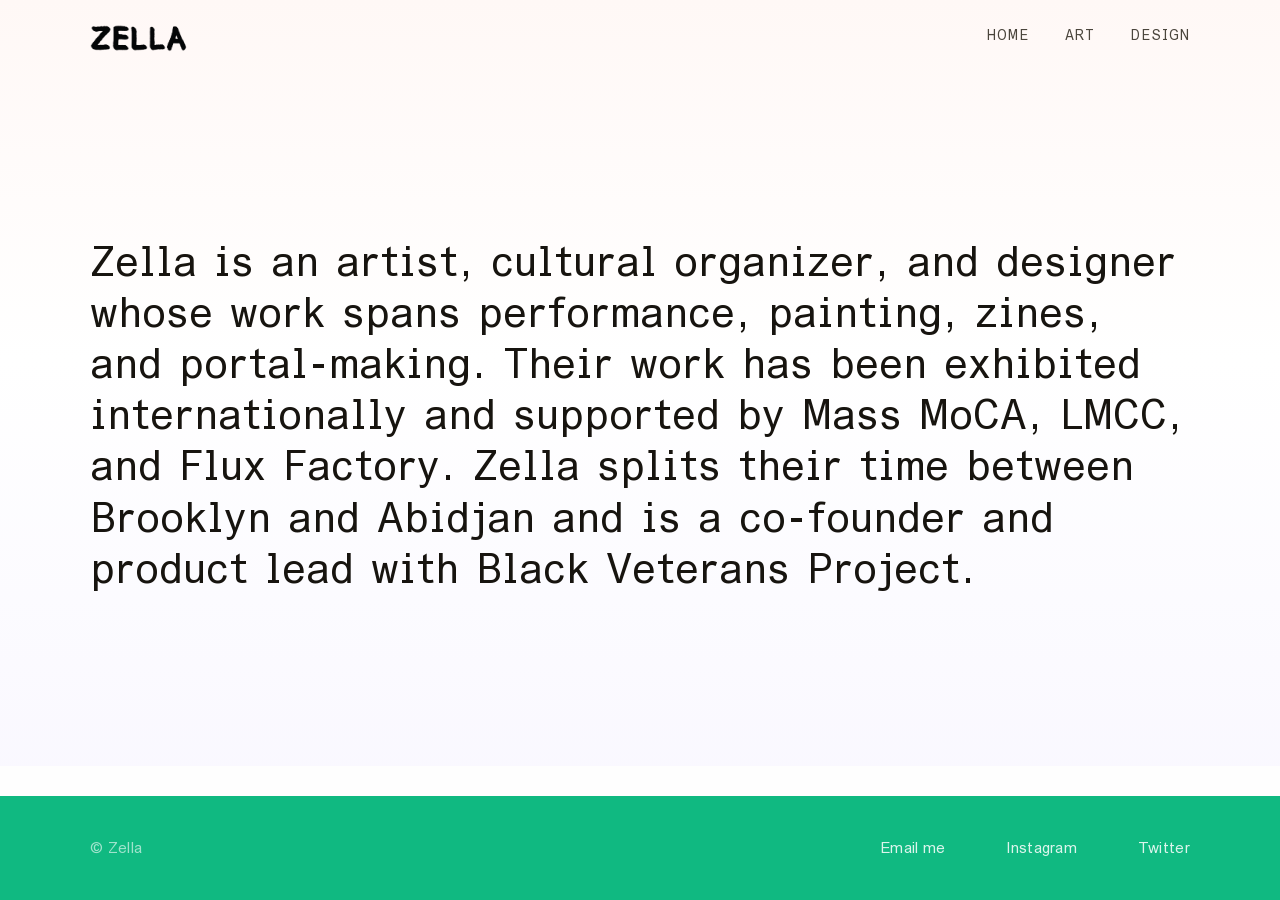
==== commit 7d3e3ed2: "Implement world-class blur-up image loading - Optimize large images (27MB ESBI → 1.1MB, 18MB dreamki" ====
--- a/index.html
+++ b/index.html
@@ -37,6 +37,7 @@
       <span></span>
     </button>
     <nav class="doors">
+      <a href="index.html">Home</a>
       <a href="artist.html">Art</a>
       <a href="designer.html">Design</a>
     </nav>
--- a/styles.css
+++ b/styles.css
@@ -6,23 +6,29 @@
 
 /* ---------- Font Setup ---------- */
 
+/* ABC Areal Superfamily Variable
+   MONO axis: 0 = Areal, 50 = Semi Mono, 100 = Mono
+   Weight axis: 400–700 */
 @font-face {
-  font-family: 'Helvetica';
-  src: url('assets/fonts/Helvetica.ttf') format('truetype');
-  font-weight: 400;
+  font-family: 'ABC Areal';
+  src: url('assets/fonts/ABCArealSuperfamilyVariable.woff2') format('woff2');
+  font-weight: 400 700;
   font-style: normal;
   font-display: swap;
 }
 
-@font-face {
-  font-family: 'Helvetica';
-  src: url('assets/fonts/Helvetica-Bold.ttf') format('truetype');
-  font-weight: 700;
-  font-style: normal;
-  font-display: swap;
-}
-
 :root {
+  /* Typography — ABC Areal Superfamily */
+  --font-stack: 'ABC Areal', -apple-system, BlinkMacSystemFont, sans-serif;
+  --font-body: 'ABC Areal', -apple-system, BlinkMacSystemFont, sans-serif;
+  --font-display: 'ABC Areal', -apple-system, BlinkMacSystemFont, sans-serif;
+  --font-mono: 'ABC Areal', monospace;
+
+  /* MONO axis values */
+  --mono-areal: 0;
+  --mono-semi: 50;
+  --mono-full: 100;
+
   /* Colors */
   --paper: #ffffff;
   --paper-deep: #f5f5f5;
@@ -81,12 +87,33 @@
 body {
   background: var(--paper);
   color: var(--ink);
-  font-family: 'Helvetica', sans-serif;
+  font-family: var(--font-body);
   font-size: var(--text-base);
   line-height: 1.6;
+  font-variation-settings: 'MONO' var(--mono-areal);
   -webkit-font-smoothing: antialiased;
   -moz-osx-font-smoothing: grayscale;
   overflow-x: hidden;
+}
+
+/* Semi Mono for display typography (headings, nav, labels, stats) */
+h1, h2, h3, h4, h5, h6,
+.wordmark,
+nav.doors a,
+.doors-list a,
+.doors-list .tag,
+.exp-date,
+.exp-role,
+.label,
+.year-label,
+.cs-meta,
+.cs-card-title,
+.cs-featured-title,
+.stat,
+.cs-download-number,
+.section-header,
+.teaser h1 {
+  font-variation-settings: 'MONO' var(--mono-semi);
 }
 
 a {
@@ -122,12 +149,24 @@
 /* ---------- Header / nav ---------- */
 
 .site-header {
-  position: sticky;
+  position: fixed;
   top: 0;
+  left: 0;
+  right: 0;
   z-index: 100;
-  background: rgba(255, 255, 255, 0.92);
+  background: rgba(255, 255, 255, 0.96);
   backdrop-filter: blur(12px);
   -webkit-backdrop-filter: blur(12px);
+}
+
+/* Add padding-top to body to account for fixed header */
+body {
+  padding-top: var(--header-h);
+}
+
+/* Home page uses sticky header, so no body padding needed */
+body.home-locked {
+  padding-top: 0;
 }
 
 /* Reading Progress Bar */
@@ -181,8 +220,8 @@
 }
 
 .wordmark {
-  font-family: 'Helvetica', sans-serif;
-  font-weight: 700;
+  font-family: var(--font-display);
+  font-weight: 500;
   font-size: var(--text-l);
   letter-spacing: 0.02em;
   z-index: 110;
@@ -276,39 +315,95 @@
   transform: rotate(-45deg) translate(5px, -5px);
 }
 
-/* Mobile nav overlay */
-@media (max-width: 640px) {
+/* Mobile nav - fullscreen overlay */
+@media (max-width: 768px) {
+  /* Hide ink-canvas and content when nav is open */
+  body.nav-open #ink-canvas,
+  body.nav-open main,
+  body.nav-open .site-footer {
+    visibility: hidden !important;
+    opacity: 0 !important;
+  }
+
   .nav-toggle {
     display: block;
+    position: fixed;
+    top: 16px;
+    right: 16px;
+    z-index: 100001;
+    background: transparent;
   }
 
   nav.doors {
+    display: flex;
     position: fixed;
-    inset: 0;
-    background: var(--paper);
+    top: 0;
+    left: 0;
+    width: 100vw;
+    height: 100vh;
+    height: 100dvh;
+    background: #000 !important;
     flex-direction: column;
     align-items: center;
     justify-content: center;
-    gap: var(--space-l);
+    padding: 2rem;
+    gap: 1rem;
     opacity: 0;
     visibility: hidden;
-    transition: opacity 0.3s ease, visibility 0.3s ease;
-    z-index: 100;
+    z-index: 100000;
+    -webkit-transform: translateY(-100%);
+    transform: translateY(-100%);
+    -webkit-transition: opacity 0.3s ease, visibility 0.3s ease, -webkit-transform 0.3s ease;
+    transition: opacity 0.3s ease, visibility 0.3s ease, transform 0.3s ease;
   }
 
   nav.doors.open {
     opacity: 1;
     visibility: visible;
+    -webkit-transform: translateY(0);
+    transform: translateY(0);
   }
 
   nav.doors a {
-    font-size: var(--text-xl);
-    font-family: 'Helvetica', sans-serif;
+    font-size: 2.5rem;
+    font-family: var(--font-display);
+    font-weight: 400;
     text-transform: none;
     letter-spacing: 0.02em;
+    color: rgba(255, 255, 255, 0.9);
+    padding: 1rem 2rem;
+    padding-bottom: 1rem;
+    min-height: 60px;
+    display: flex;
+    align-items: center;
+    justify-content: center;
+    width: auto;
+    border: none;
+    border-bottom: none;
+    text-decoration: none;
+    -webkit-tap-highlight-color: transparent;
+    position: relative;
+  }
+
+  nav.doors a:active {
+    color: #fff;
   }
 
   nav.doors a::after {
+    content: none;
+    display: none;
+  }
+
+  nav.doors a::before {
+    content: none;
+    display: none;
+  }
+
+  .nav-toggle.active span {
+    background: #fff;
+  }
+
+  .nav-overlay {
     display: none;
   }
 }
@@ -324,10 +419,36 @@
 .site-footer .wrap {
   display: flex;
   flex-direction: column;
-  gap: var(--space-m);
+  gap: var(--space-s);
   font-size: var(--text-s);
   color: var(--ink-soft);
   letter-spacing: 0.02em;
+}
+
+.footer-left {
+  color: var(--ink-soft);
+  order: 2;
+}
+
+.footer-right {
+  display: flex;
+  flex-wrap: wrap;
+  gap: var(--space-s) var(--space-l);
+  order: 1;
+}
+
+/* Chunky mobile footer links */
+@media (max-width: 599px) {
+  .site-footer {
+    padding: var(--space-m) 0 var(--space-l);
+    margin-top: var(--space-xl);
+  }
+
+  .footer-link {
+    font-size: var(--text-l);
+    font-weight: 500;
+    padding: var(--space-xs) 0;
+  }
 }
 
 @media (min-width: 600px) {
@@ -335,17 +456,13 @@
     flex-direction: row;
     justify-content: space-between;
     align-items: center;
-  }
-}
-
-.footer-left {
-  color: var(--ink-soft);
-}
-
-.footer-right {
-  display: flex;
-  flex-wrap: wrap;
-  gap: var(--space-s) var(--space-m);
+    gap: var(--space-m);
+  }
+
+  .footer-left,
+  .footer-right {
+    order: unset;
+  }
 }
 
 .footer-link {
@@ -456,7 +573,7 @@
 
 .home-locked .site-footer {
   margin-top: 0;
-  padding: var(--space-xl) 0;
+  padding: var(--space-m) 0;
   background: var(--green);
   border: none !important;
   border-top: none !important;
@@ -555,7 +672,7 @@
 }
 
 .essay h1 {
-  font-family: 'Helvetica', sans-serif;
+  font-family: var(--font-display);
   font-weight: 400;
   font-size: var(--text-3xl);
   line-height: 1.25;
@@ -582,7 +699,7 @@
   gap: var(--space-2xs);
   padding: var(--space-s) 0;
   border-bottom: 1px solid var(--line);
-  font-family: 'Helvetica', sans-serif;
+  font-family: var(--font-display);
   font-size: var(--text-xl);
   transition: padding-left 0.25s ease, color 0.25s ease;
 }
@@ -601,7 +718,7 @@
 }
 
 .doors-list .tag {
-  font-family: 'Helvetica', sans-serif;
+  font-family: var(--font-display);
   font-size: var(--text-2xs);
   letter-spacing: 0.08em;
   text-transform: uppercase;
@@ -632,7 +749,7 @@
 }
 
 .section-hero h1 {
-  font-family: 'Helvetica', sans-serif;
+  font-family: var(--font-display);
   font-weight: 400;
   font-size: var(--text-4xl);
   line-height: 1.12;
@@ -668,8 +785,8 @@
 }
 
 .designer-intro-main p {
-  font-family: 'Helvetica', sans-serif;
-  font-size: clamp(1.5rem, 2.5vw, 2rem);
+  font-family: var(--font-body);
+  font-size: clamp(1.375rem, 2vw, 1.75rem);
   font-weight: 400;
   line-height: 1.35;
   color: var(--ink);
@@ -763,7 +880,7 @@
 }
 
 .hero-sidebar h2 {
-  font-family: 'Helvetica', sans-serif;
+  font-family: var(--font-display);
   font-weight: 400;
   font-size: var(--text-l);
   margin: 0 0 var(--space-m);
@@ -787,7 +904,7 @@
 }
 
 .two-col h2 {
-  font-family: 'Helvetica', sans-serif;
+  font-family: var(--font-display);
   font-weight: 400;
   font-size: var(--text-xl);
   margin: 0 0 var(--space-s);
@@ -812,7 +929,7 @@
 
 .timeline .yr {
   color: var(--accent);
-  font-family: 'Helvetica', sans-serif;
+  font-family: var(--font-display);
   min-width: clamp(50px, 10vw, 64px);
   flex-shrink: 0;
 }
@@ -837,7 +954,7 @@
 }
 
 .cs-grid-heading h2 {
-  font-family: 'Helvetica', sans-serif;
+  font-family: var(--font-display);
   font-weight: 400;
   font-size: var(--text-xl);
 }
@@ -851,7 +968,7 @@
 
 .section-header {
   text-align: center;
-  font-family: 'Helvetica', sans-serif;
+  font-family: var(--font-display);
   font-weight: 400;
   font-size: var(--text-4xl);
   line-height: 1.12;
@@ -876,7 +993,6 @@
   border-radius: 12px;
   text-decoration: none;
   color: inherit;
-  min-height: 396px;
   position: relative;
   background: var(--paper);
   box-shadow: 0 4px 20px rgba(0, 0, 0, 0.08);
@@ -897,7 +1013,7 @@
 }
 
 .cs-featured-title {
-  font-family: 'Helvetica', sans-serif;
+  font-family: var(--font-display);
   font-size: var(--text-2xl);
   font-weight: 700;
   line-height: 1.2;
@@ -911,10 +1027,21 @@
   margin-bottom: var(--space-m);
 }
 
+.cs-featured-links {
+  display: flex;
+  flex-wrap: wrap;
+  gap: var(--space-s) var(--space-m);
+}
+
 .cs-featured-link {
   font-size: var(--text-s);
   font-weight: 500;
   color: var(--ink);
+  transition: color 0.2s ease;
+}
+
+.cs-featured-link:hover {
+  color: var(--green);
 }
 
 .cs-featured-preview {
@@ -924,6 +1051,9 @@
   background: #f5f5f5;
   display: flex;
   flex-direction: column;
+  container-type: inline-size;
+  align-self: start;
+  height: fit-content;
 }
 
 .browser-chrome {
@@ -962,6 +1092,24 @@
   text-align: center;
 }
 
+/* Hide browser dots on mobile, keep URL visible */
+@media (max-width: 600px) {
+  .cs-featured-preview .browser-dots {
+    display: none;
+  }
+
+  .cs-featured-preview .browser-chrome {
+    justify-content: center;
+    padding: 8px 12px;
+  }
+
+  .cs-featured-preview .browser-url {
+    flex: none;
+    width: 100%;
+    font-size: 10px;
+  }
+}
+
 .browser-viewport {
   aspect-ratio: 16 / 10;
   overflow: hidden;
@@ -988,6 +1136,46 @@
   height: 100%;
   border: none;
   pointer-events: none;
+}
+
+/* Featured card live site previews - fluid desktop simulation */
+.cs-featured-preview .browser-viewport {
+  position: relative;
+  overflow: hidden;
+  background: #f5f5f5;
+  width: 100%;
+  height: 280px;
+}
+
+.cs-featured-preview .browser-viewport iframe {
+  position: absolute;
+  top: 0;
+  left: 0;
+  border: none;
+  width: 1440px !important;
+  height: 2400px !important;
+  transform-origin: top left;
+  transform: scale(var(--iframe-scale, 0.35)) !important;
+  animation: none !important;
+  pointer-events: auto;
+}
+
+@media (min-width: 800px) {
+  .cs-featured-preview .browser-viewport {
+    height: 320px;
+  }
+  .cs-featured-preview .browser-viewport iframe {
+    --iframe-scale: 0.4;
+  }
+}
+
+@media (min-width: 1000px) {
+  .cs-featured-preview .browser-viewport {
+    height: 380px;
+  }
+  .cs-featured-preview .browser-viewport iframe {
+    --iframe-scale: 0.5;
+  }
 }
 
 /* ---------- Case Study Grid ---------- */
@@ -1166,7 +1354,7 @@
 }
 
 .cs-card-title {
-  font-family: 'Helvetica', sans-serif;
+  font-family: var(--font-display);
   font-weight: 400;
   font-size: var(--text-2xl);
   line-height: 1.15;
@@ -1214,7 +1402,7 @@
 }
 
 .gate-box h1 {
-  font-family: 'Helvetica', sans-serif;
+  font-family: var(--font-display);
   font-weight: 400;
   font-size: var(--text-2xl);
   margin: 0 0 var(--space-xs);
@@ -1238,7 +1426,7 @@
   min-width: 0;
   border: none;
   background: transparent;
-  font-family: 'Helvetica', sans-serif;
+  font-family: var(--font-display);
   font-size: var(--text-xl);
   letter-spacing: 0.15em;
   text-align: center;
@@ -1317,7 +1505,7 @@
 }
 
 .cs-header h1 {
-  font-family: 'Helvetica', sans-serif;
+  font-family: var(--font-display);
   font-weight: 400;
   font-size: var(--text-4xl);
   line-height: 1.1;
@@ -1389,7 +1577,7 @@
 }
 
 .cs-section .s-label {
-  font-family: 'Helvetica', sans-serif;
+  font-family: var(--font-display);
   font-size: var(--text-l);
   color: var(--accent);
 }
@@ -1453,7 +1641,7 @@
 }
 
 .cs-nextprev a {
-  font-family: 'Helvetica', sans-serif;
+  font-family: var(--font-display);
   font-size: var(--text-l);
 }
 
@@ -1463,7 +1651,7 @@
 
 .cs-nextprev .small {
   display: block;
-  font-family: 'Helvetica', sans-serif;
+  font-family: var(--font-display);
   font-size: var(--text-2xs);
   letter-spacing: 0.08em;
   text-transform: uppercase;
@@ -1495,7 +1683,7 @@
 }
 
 .teaser h1 {
-  font-family: 'Helvetica', sans-serif;
+  font-family: var(--font-display);
   font-weight: 400;
   font-size: var(--text-3xl);
   margin: 0 0 var(--space-s);
@@ -1570,7 +1758,7 @@
   display: block;
   background: none;
   border: none;
-  font-family: 'Helvetica', sans-serif;
+  font-family: var(--font-display);
   font-size: var(--text-l);
   color: var(--ink-soft);
   padding: var(--space-2xs) 0;
@@ -1663,7 +1851,7 @@
 
 .art-piece figcaption strong {
   display: block;
-  font-family: 'Helvetica', sans-serif;
+  font-family: var(--font-display);
   font-size: var(--text-m);
   color: var(--ink);
   margin-bottom: var(--space-3xs);
@@ -1848,29 +2036,15 @@
 /* Scattered art grid */
 .art-grid-scatter {
   display: grid;
-  grid-template-columns: repeat(2, 1fr);
-  gap: var(--space-xl) var(--space-l);
+  grid-template-columns: 1fr;
+  gap: var(--space-2xl);
   padding: var(--space-m) 0 var(--space-2xl);
   align-items: start;
-}
-
-@media (max-width: 600px) {
-  .art-grid-scatter {
-    grid-template-columns: 1fr;
-  }
+  max-width: 900px;
 }
 
 .art-item {
   max-width: 100%;
-}
-
-/* Stagger items for visual interest */
-.art-item:nth-child(even) {
-  margin-top: var(--space-xl);
-}
-
-.art-item:nth-child(3n) {
-  margin-top: var(--space-2xl);
 }
 
 .art-item figure {
@@ -1917,8 +2091,23 @@
   width: 100%;
   height: auto;
   display: block;
-  transition: transform 0.4s ease;
+  transition: transform 0.4s ease, opacity 0.5s ease;
   pointer-events: none;
+}
+
+/* Blur-up progressive image loading */
+.art-frame-img {
+  background-size: cover;
+  background-position: center;
+  background-repeat: no-repeat;
+}
+
+.art-frame-img img[data-src] {
+  opacity: 0;
+}
+
+.art-frame-img img.loaded {
+  opacity: 1;
 }
 
 .art-hover-overlay {
@@ -2066,7 +2255,7 @@
 }
 
 .cs-detail-hero h1 {
-  font-family: 'Helvetica', sans-serif;
+  font-family: var(--font-display);
   font-weight: 700;
   font-size: var(--text-4xl);
   line-height: 1.2;
@@ -2308,7 +2497,7 @@
 }
 
 .cs-section-block h2 {
-  font-family: 'Helvetica', sans-serif;
+  font-family: var(--font-display);
   font-weight: 400;
   font-size: 28px;
   color: var(--ink);
@@ -2449,7 +2638,8 @@
   box-shadow: 0 8px 32px rgba(0, 0, 0, 0.12);
 }
 
-.browser-chrome {
+/* Only hide browser chrome inside cs-browser-frame */
+.cs-browser-frame .browser-chrome {
   display: none;
 }
 
@@ -2480,6 +2670,20 @@
   width: 100%;
   animation: scrollPreviewSlow 25s ease-in-out infinite;
   animation-play-state: running;
+}
+
+.browser-viewport iframe {
+  width: 100%;
+  height: 300%;
+  border: none;
+  pointer-events: none;
+  animation: scrollIframe 20s ease-in-out infinite;
+}
+
+@keyframes scrollIframe {
+  0%, 10% { transform: translateY(0); }
+  45%, 55% { transform: translateY(-66%); }
+  90%, 100% { transform: translateY(0); }
 }
 
 .browser-viewport.is-dragging .scroll-img-drag {
@@ -2731,7 +2935,7 @@
 }
 
 .cs-split-text h2 {
-  font-family: 'Helvetica', sans-serif;
+  font-family: var(--font-display);
   font-weight: 400;
   font-size: var(--text-xl);
   color: var(--accent);
@@ -2894,7 +3098,7 @@
 }
 
 .cs-quote blockquote {
-  font-family: 'Helvetica', sans-serif;
+  font-family: var(--font-display);
   font-size: var(--text-2xl);
   line-height: 1.35;
   max-width: 800px;
@@ -2902,7 +3106,7 @@
 }
 
 .cs-quote cite {
-  font-family: 'Helvetica', sans-serif;
+  font-family: var(--font-display);
   font-size: var(--text-s);
   color: var(--ink-soft);
 }
@@ -2958,7 +3162,7 @@
 }
 
 .cs-result-card .stat {
-  font-family: 'Helvetica', sans-serif;
+  font-family: var(--font-display);
   font-size: var(--text-4xl);
   font-weight: 400;
   letter-spacing: -0.02em;
@@ -3471,6 +3675,16 @@
   margin-bottom: var(--space-xs);
 }
 
+.cs-gate-link {
+  color: var(--ink);
+  text-decoration: underline;
+  text-underline-offset: 3px;
+}
+
+.cs-gate-link:hover {
+  color: var(--green);
+}
+
 .cs-gate-form-inline {
   display: flex;
   align-items: center;
@@ -3536,30 +3750,30 @@
 }
 
 .cs-grid-placeholder .cs-card-placeholder {
-  pointer-events: none;
+  cursor: pointer;
   opacity: 0.85;
+  transition: opacity 0.2s ease;
+}
+
+.cs-grid-placeholder .cs-card-placeholder:hover {
+  opacity: 1;
 }
 
 .cs-card-placeholder-img {
   position: relative;
   overflow: hidden;
   border-radius: var(--radius);
-}
-
-/* Different background tints per card */
-.cs-card-placeholder:nth-child(1) .cs-card-placeholder-img { background: linear-gradient(135deg, #f0f0ff 0%, #e8e6ff 100%); }
-.cs-card-placeholder:nth-child(2) .cs-card-placeholder-img { background: linear-gradient(135deg, #e8fff4 0%, #e0f7ec 100%); }
-.cs-card-placeholder:nth-child(3) .cs-card-placeholder-img { background: linear-gradient(135deg, #fff0f7 0%, #ffe8f0 100%); }
-.cs-card-placeholder:nth-child(4) .cs-card-placeholder-img { background: linear-gradient(135deg, #e8f4ff 0%, #e0f0ff 100%); }
-.cs-card-placeholder:nth-child(5) .cs-card-placeholder-img { background: linear-gradient(135deg, #f0fff0 0%, #e8f8f0 100%); }
-
-.placeholder-visual-canvas {
-  position: absolute;
-  top: 0;
-  left: 0;
-  width: 100%;
-  height: 100%;
-  border-radius: inherit;
+  background: #f5f5f5;
+  display: flex;
+  align-items: center;
+  justify-content: center;
+}
+
+.cs-card-placeholder-img .lock-icon {
+  width: 64px;
+  height: 64px;
+  color: #ccc;
+  stroke-width: 1;
 }
 
 .cs-card-placeholder .cs-card-title {
@@ -3694,7 +3908,7 @@
 }
 
 .cs-download-number {
-  font-family: 'Helvetica', sans-serif;
+  font-family: var(--font-display);
   font-size: clamp(3rem, 5vw, 4rem);
   font-weight: 700;
   color: rgba(255, 255, 255, 0.25);
@@ -3890,13 +4104,12 @@
 
 @media (max-width: 768px) {
   /* Ensure all interactive elements meet 44px minimum */
-  
-  /* Navigation links */
-  nav.doors a {
+
+  /* Navigation links - desktop nav only, mobile nav handled in 640px breakpoint */
+  nav.doors:not(.open) a {
     min-height: 44px;
     display: flex;
     align-items: center;
-    padding: var(--space-xs) var(--space-s);
   }
   
   /* Footer links */
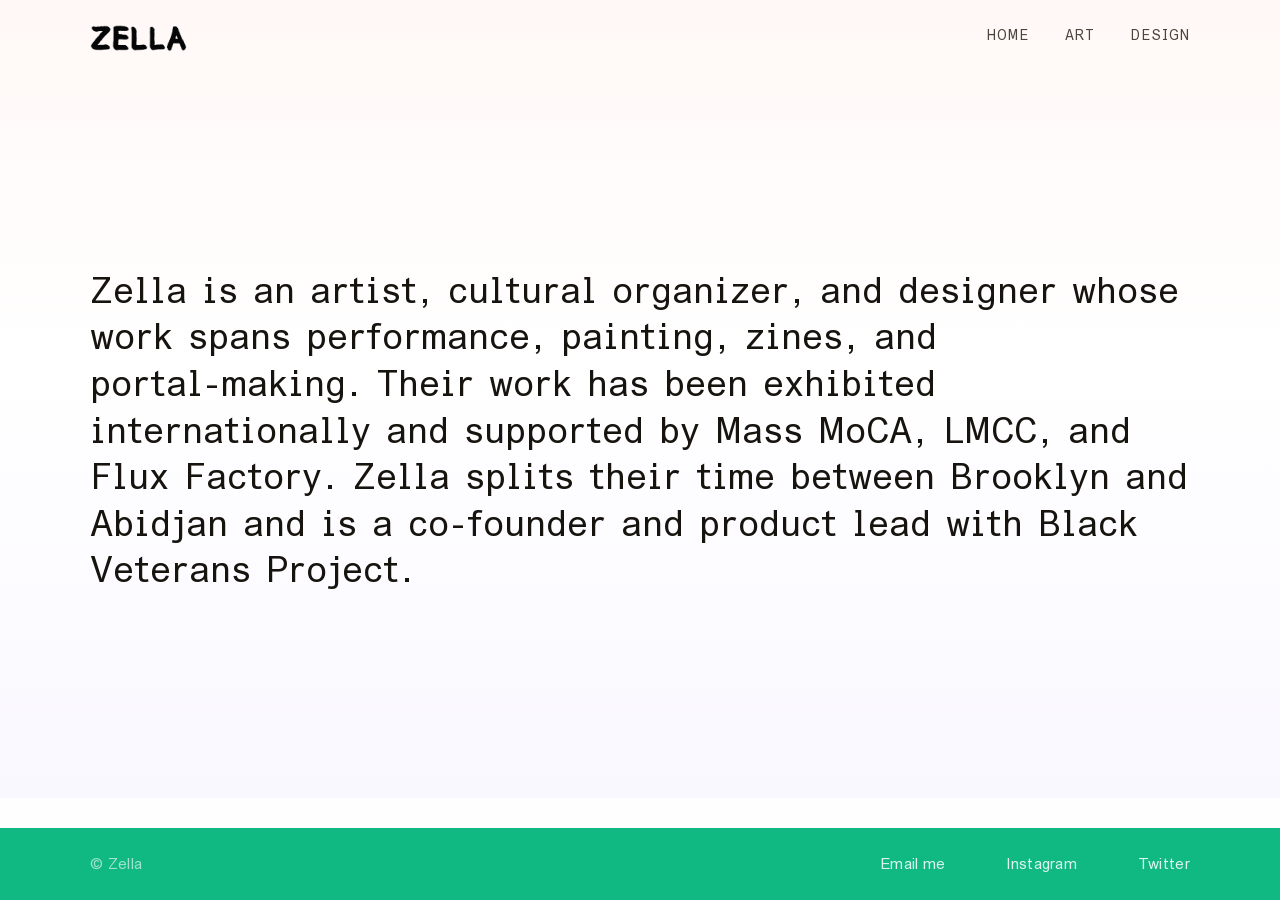
==== commit f5e2060c: "Fix mobile viewport issues and add password success feedback Changes: - Homepage footer: reduced pad" ====
--- a/index.html
+++ b/index.html
@@ -2,7 +2,7 @@
 <html lang="en">
 <head>
 <meta charset="UTF-8">
-<meta name="viewport" content="width=device-width, initial-scale=1.0">
+<meta name="viewport" content="width=device-width, initial-scale=1.0, maximum-scale=1.0, user-scalable=no">
 <title>Zella — Artist, Designer, Cultural Organizer</title>
 <meta name="description" content="Zella is an artist, cultural organizer, and designer whose work spans performance, painting, zines, and portal-making. Based in Brooklyn and Abidjan.">
 
--- a/styles.css
+++ b/styles.css
@@ -82,6 +82,9 @@
 html {
   scroll-behavior: smooth;
   -webkit-text-size-adjust: 100%;
+  text-size-adjust: 100%;
+  touch-action: manipulation;
+  overflow-x: hidden;
 }
 
 body {
@@ -138,6 +141,24 @@
   max-width: 100%;
   height: auto;
   display: block;
+}
+
+/* Zoom containment - zooming should only affect the image container */
+.cs-browser-frame,
+.browser-viewport,
+.cs-image-full,
+.cs-hero-image,
+.cs-showcase-scroll {
+  isolation: isolate;
+  contain: layout paint;
+  overflow: hidden;
+}
+
+/* Prevent zoom from affecting whisper text */
+.cs-whisper {
+  position: relative;
+  z-index: 1;
+  transform: translateZ(0);
 }
 
 .wrap {
@@ -370,7 +391,7 @@
     font-weight: 400;
     text-transform: none;
     letter-spacing: 0.02em;
-    color: rgba(255, 255, 255, 0.9);
+    color: #fff;
     padding: 1rem 2rem;
     padding-bottom: 1rem;
     min-height: 60px;
@@ -383,10 +404,17 @@
     text-decoration: none;
     -webkit-tap-highlight-color: transparent;
     position: relative;
-  }
-
-  nav.doors a:active {
-    color: #fff;
+    transition: color 0.25s cubic-bezier(0.4, 0, 0.2, 1);
+  }
+
+  nav.doors a.active {
+    color: #10B981 !important;
+    font-weight: 500;
+  }
+
+  nav.doors a:active,
+  nav.doors a:hover {
+    color: #10B981;
   }
 
   nav.doors a::after {
@@ -440,8 +468,11 @@
 /* Chunky mobile footer links */
 @media (max-width: 599px) {
   .site-footer {
-    padding: var(--space-m) 0 var(--space-l);
+    padding: var(--space-l) 0 var(--space-xl);
     margin-top: var(--space-xl);
+    position: relative;
+    z-index: 10;
+    background: var(--paper);
   }
 
   .footer-link {
@@ -564,16 +595,24 @@
 }
 
 .home-locked .essay-wide h1 {
-  font-size: clamp(1.75rem, 3.2vw, 2.75rem);
-  line-height: 1.25;
+  font-size: clamp(1.5rem, 2.8vw, 2.75rem);
+  line-height: 1.3;
   max-width: 100%;
   position: relative;
   z-index: 201;
 }
 
+/* Mobile homepage - ensure proper sizing to prevent zoom-in on load */
+@media (max-width: 600px) {
+  .home-locked .essay-wide h1 {
+    font-size: 1.35rem;
+    line-height: 1.35;
+  }
+}
+
 .home-locked .site-footer {
   margin-top: 0;
-  padding: var(--space-m) 0;
+  padding: var(--space-s) 0;
   background: var(--green);
   border: none !important;
   border-top: none !important;
@@ -600,6 +639,13 @@
 
 .home-locked .site-footer .footer-link::after {
   background: #fff;
+}
+
+/* Homepage footer mobile spacing - compact */
+@media (max-width: 768px) {
+  .home-locked .site-footer {
+    padding: var(--space-s) 0 var(--space-m);
+  }
 }
 
 /* ---------- Logo Marquee ---------- */
@@ -1010,6 +1056,9 @@
   display: flex;
   flex-direction: column;
   justify-content: center;
+  min-width: 0;
+  overflow-wrap: break-word;
+  word-wrap: break-word;
 }
 
 .cs-featured-title {
@@ -1025,6 +1074,24 @@
   line-height: 1.6;
   color: var(--ink-soft);
   margin-bottom: var(--space-m);
+  overflow-wrap: break-word;
+  word-wrap: break-word;
+  hyphens: auto;
+}
+
+/* Mobile featured cards - ensure text fits */
+@media (max-width: 600px) {
+  .cs-featured-card {
+    padding: var(--space-s);
+  }
+
+  .cs-featured-title {
+    font-size: var(--text-xl);
+  }
+
+  .cs-featured-desc {
+    font-size: var(--text-base);
+  }
 }
 
 .cs-featured-links {
@@ -1160,6 +1227,18 @@
   pointer-events: auto;
 }
 
+/* Mobile iframe preview - sized like the Along card reference */
+@media (max-width: 600px) {
+  .cs-featured-preview .browser-viewport {
+    height: 220px;
+  }
+  .cs-featured-preview .browser-viewport iframe {
+    --iframe-scale: 0.22;
+    pointer-events: auto;
+    touch-action: pan-y;
+  }
+}
+
 @media (min-width: 800px) {
   .cs-featured-preview .browser-viewport {
     height: 320px;
@@ -1337,20 +1416,38 @@
   padding: 0;
   margin: 0 0 var(--space-xs);
   display: flex;
-  flex-wrap: wrap;
-  gap: var(--space-xs);
+  flex-wrap: nowrap;
+  gap: var(--space-2xs);
+  white-space: nowrap;
+  overflow: hidden;
 }
 
 .cs-card-tags li {
   font-size: var(--text-xs);
   color: var(--ink-soft);
+  flex-shrink: 0;
 }
 
 .cs-card-tags li:not(:last-child)::after {
   content: '·';
-  margin-left: var(--space-xs);
+  margin-left: var(--space-2xs);
   color: var(--ink-soft);
   opacity: 0.5;
+}
+
+/* Smaller tag text on mobile to fit on one line */
+@media (max-width: 600px) {
+  .cs-card-tags {
+    gap: var(--space-3xs);
+  }
+
+  .cs-card-tags li {
+    font-size: var(--text-2xs);
+  }
+
+  .cs-card-tags li:not(:last-child)::after {
+    margin-left: var(--space-3xs);
+  }
 }
 
 .cs-card-title {
@@ -2245,6 +2342,24 @@
   margin-right: auto;
 }
 
+/* Case study hero left-aligned on mobile like rest of content */
+@media (max-width: 768px) {
+  .cs-detail-hero {
+    margin-left: 0;
+    padding-top: var(--space-l);
+    padding-bottom: var(--space-xs);
+  }
+
+  .cs-detail-hero h1 {
+    font-size: var(--text-2xl);
+  }
+
+  .cs-detail-hero .lede {
+    font-size: 18px;
+    margin-bottom: 1.5rem;
+  }
+}
+
 .cs-detail-hero .kicker {
   font-size: var(--text-xs);
   letter-spacing: 0.14em;
@@ -2329,6 +2444,7 @@
 /* Case study page background */
 body.case-study {
   background: #f8f7fc;
+  overflow-x: hidden;
 }
 
 body.case-study main {
@@ -2494,6 +2610,17 @@
   max-width: 660px;
   margin-left: auto;
   margin-right: auto;
+}
+
+/* Consistent mobile padding for case study content */
+@media (max-width: 600px) {
+  .cs-section-block {
+    padding-left: var(--wrap-padding);
+    padding-right: var(--wrap-padding);
+    max-width: none;
+    margin-left: 0;
+    margin-right: 0;
+  }
 }
 
 .cs-section-block h2 {
@@ -2554,6 +2681,33 @@
   border-radius: 50%;
 }
 
+/* Case study mobile spacing reductions */
+@media (max-width: 768px) {
+  .cs-section-block h2 {
+    margin-top: 2rem;
+    margin-bottom: 1rem;
+    font-size: 24px;
+  }
+
+  .cs-section-block h2.cs-major-heading {
+    font-size: 28px;
+    margin-top: 2.5rem;
+  }
+
+  .cs-section-block p {
+    font-size: 18px;
+    margin-bottom: 1rem;
+  }
+
+  .cs-section-block ul li {
+    font-size: 18px;
+  }
+
+  .cs-hero-image {
+    margin: var(--space-xs) 0 var(--space-s);
+  }
+}
+
 .cs-change-list {
   margin: var(--space-m) 0 var(--space-l);
   padding: var(--space-m);
@@ -2576,16 +2730,87 @@
 .cs-pdf-embed {
   width: 100%;
   height: 600px;
-  margin: var(--space-m) 0;
+  margin: var(--space-m) auto;
   border-radius: 8px;
   overflow: hidden;
   box-shadow: 0 8px 32px rgba(88, 101, 242, 0.12);
+}
+
+/* PDF embed mobile - smaller height, centered */
+@media (max-width: 600px) {
+  .cs-pdf-embed {
+    height: 350px;
+    margin: var(--space-s) auto;
+    max-width: calc(100% - var(--wrap-padding) * 2);
+  }
 }
 
 .cs-pdf-embed iframe {
   width: 100%;
   height: 100%;
   border: none;
+}
+
+/* PDF Controls - fullscreen and download buttons */
+.cs-pdf-embed,
+.cs-embed-wrapper {
+  position: relative;
+}
+
+.pdf-controls {
+  position: absolute;
+  bottom: var(--space-s);
+  right: var(--space-s);
+  display: flex;
+  gap: var(--space-xs);
+  z-index: 10;
+}
+
+.pdf-fullscreen,
+.pdf-download {
+  display: flex;
+  align-items: center;
+  gap: 6px;
+  padding: 8px 12px;
+  background: rgba(0, 0, 0, 0.75);
+  color: #fff;
+  border-radius: 6px;
+  font-size: 13px;
+  font-weight: 500;
+  text-decoration: none;
+  backdrop-filter: blur(8px);
+  transition: background 0.2s ease, transform 0.2s ease;
+}
+
+.pdf-fullscreen:hover,
+.pdf-download:hover {
+  background: rgba(0, 0, 0, 0.9);
+  transform: translateY(-1px);
+  color: #fff;
+}
+
+.pdf-fullscreen svg,
+.pdf-download svg {
+  flex-shrink: 0;
+}
+
+/* Mobile: stack controls, hide text labels */
+@media (max-width: 600px) {
+  .pdf-controls {
+    bottom: var(--space-xs);
+    right: var(--space-xs);
+    gap: var(--space-2xs);
+  }
+
+  .pdf-fullscreen,
+  .pdf-download {
+    padding: 10px;
+  }
+
+  .pdf-fullscreen span,
+  .pdf-download span {
+    display: none;
+  }
 }
 
 .cs-download-link {
@@ -2678,6 +2903,21 @@
   border: none;
   pointer-events: none;
   animation: scrollIframe 20s ease-in-out infinite;
+}
+
+/* Mobile: make scroll images STATIC (no animation) */
+@media (max-width: 768px) {
+  .browser-viewport .scroll-img-drag {
+    animation: none;
+    position: static;
+    transform: none;
+  }
+
+  .browser-viewport iframe {
+    animation: none;
+    transform: none;
+    height: 100%;
+  }
 }
 
 @keyframes scrollIframe {
@@ -2910,6 +3150,17 @@
   padding: var(--space-m) calc(50vw - 50%);
 }
 
+/* Disable full-bleed on mobile to prevent overflow issues */
+@media (max-width: 600px) {
+  body.case-study .cs-image-full,
+  body.case-study .cs-hero-image,
+  body.case-study .cs-image-grid {
+    margin-left: calc(-1 * var(--space-m));
+    margin-right: calc(-1 * var(--space-m));
+    padding: var(--space-m);
+  }
+}
+
 body.case-study .cs-image-full img,
 body.case-study .cs-hero-image img,
 body.case-study .cs-image-grid img {
@@ -3015,6 +3266,24 @@
   box-shadow: 0 8px 32px rgba(88, 101, 242, 0.12);
 }
 
+/* Embed wrapper mobile adjustments */
+@media (max-width: 600px) {
+  .cs-embed-full {
+    margin-left: var(--wrap-padding);
+    margin-right: var(--wrap-padding);
+    width: calc(100% - var(--wrap-padding) * 2);
+    max-width: none;
+    padding: 0;
+  }
+
+  .cs-embed-wrapper {
+    min-height: 280px;
+    max-height: 400px;
+    height: 50vh;
+    border-radius: 8px;
+  }
+}
+
 .cs-embed-wrapper iframe {
   position: absolute;
   top: 0;
@@ -3069,6 +3338,20 @@
 @media (prefers-reduced-motion: reduce) {
   .cs-showcase-scroll .showcase-img {
     animation: none;
+  }
+}
+
+/* Mobile: make showcase scroll STATIC */
+@media (max-width: 768px) {
+  .cs-showcase-scroll .showcase-img {
+    animation: none;
+    transform: none;
+  }
+
+  .cs-showcase-scroll .showcase-viewport {
+    height: auto;
+    max-height: 400px;
+    overflow: hidden;
   }
 }
 
@@ -3821,6 +4104,23 @@
   color: #c53030;
 }
 
+/* Success state for password */
+.cs-gate-form-inline.success {
+  animation: pulse-success 0.4s ease;
+}
+
+.cs-gate-form-inline.success input {
+  color: var(--green);
+  font-weight: 600;
+  letter-spacing: 0.05em;
+}
+
+@keyframes pulse-success {
+  0% { transform: scale(1); }
+  50% { transform: scale(1.02); }
+  100% { transform: scale(1); }
+}
+
 /* Case study page gate - full page overlay */
 .cs-page-gate {
   position: fixed;
@@ -4060,6 +4360,13 @@
   aspect-ratio: 8.5 / 11;
   max-height: 80vh;
   background: #e0e0e0;
+}
+
+/* Library frame mobile - smaller size */
+@media (max-width: 600px) {
+  .cs-library-frame {
+    max-height: 55vh;
+  }
 }
 
 .cs-library-frame iframe {
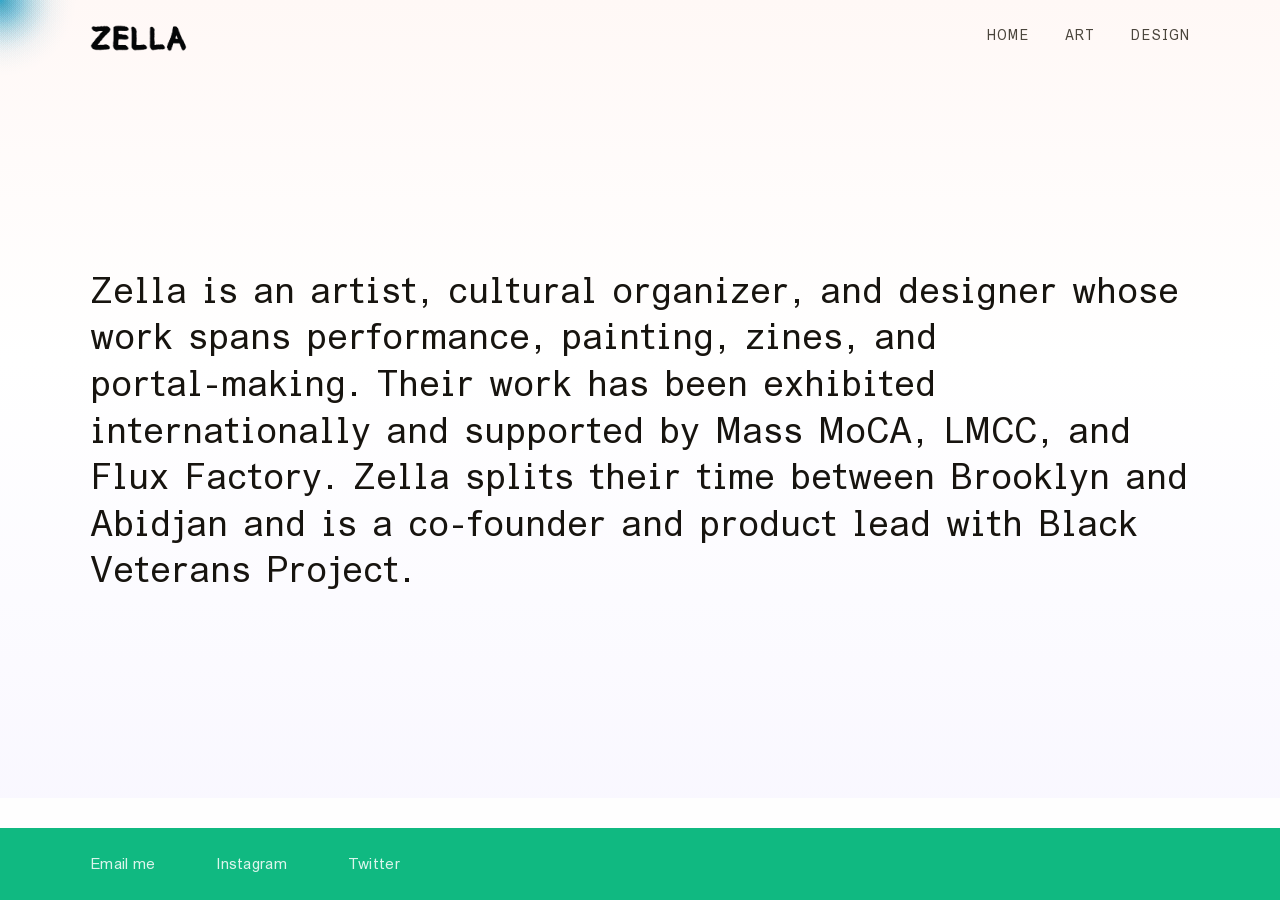
==== commit 35d12893: "QA fixes: footer, mobile text, marquee, card images - Remove © Zella copyright from all page footers" ====
--- a/index.html
+++ b/index.html
@@ -52,9 +52,6 @@
 
 <footer class="site-footer">
   <div class="wrap">
-    <div class="footer-left">
-      <span>© Zella</span>
-    </div>
     <div class="footer-right">
       <a href="mailto:zellavanie@gmail.com" class="footer-link">Email me</a>
       <a href="https://www.instagram.com/zellanealehurston/" target="_blank" rel="noopener" class="footer-link">Instagram</a>
--- a/styles.css
+++ b/styles.css
@@ -54,13 +54,13 @@
   --space-2xl: clamp(4rem, 2.5rem + 7.5vw, 9rem);
   --space-3xl: clamp(6rem, 4rem + 10vw, 12rem);
 
-  /* Fluid typography */
-  --text-2xs: clamp(0.625rem, 0.58rem + 0.2vw, 0.75rem);
-  --text-xs: clamp(0.6875rem, 0.63rem + 0.3vw, 0.875rem);
-  --text-s: clamp(0.8125rem, 0.75rem + 0.3vw, 0.9375rem);
-  --text-base: clamp(0.9375rem, 0.875rem + 0.3vw, 1.0625rem);
-  --text-m: clamp(1rem, 0.9rem + 0.5vw, 1.25rem);
-  --text-l: clamp(1.125rem, 0.95rem + 0.9vw, 1.5rem);
+  /* Fluid typography - larger mobile minimums */
+  --text-2xs: clamp(0.6875rem, 0.58rem + 0.2vw, 0.75rem);
+  --text-xs: clamp(0.75rem, 0.63rem + 0.3vw, 0.875rem);
+  --text-s: clamp(0.875rem, 0.75rem + 0.3vw, 0.9375rem);
+  --text-base: clamp(1rem, 0.875rem + 0.3vw, 1.0625rem);
+  --text-m: clamp(1.0625rem, 0.9rem + 0.5vw, 1.25rem);
+  --text-l: clamp(1.1875rem, 0.95rem + 0.9vw, 1.5rem);
   --text-xl: clamp(1.375rem, 1.1rem + 1.4vw, 2rem);
   --text-2xl: clamp(1.625rem, 1.2rem + 2.1vw, 2.75rem);
   --text-3xl: clamp(2rem, 1.4rem + 3vw, 3.5rem);
@@ -79,12 +79,20 @@
   padding: 0;
 }
 
+/* Prevent pinch-zoom on mobile */
+@media (max-width: 768px) {
+  html, body {
+    touch-action: pan-x pan-y;
+  }
+}
+
 html {
   scroll-behavior: smooth;
   -webkit-text-size-adjust: 100%;
   text-size-adjust: 100%;
-  touch-action: manipulation;
+  touch-action: pan-y;
   overflow-x: hidden;
+  max-width: 100vw;
 }
 
 body {
@@ -97,6 +105,11 @@
   -webkit-font-smoothing: antialiased;
   -moz-osx-font-smoothing: grayscale;
   overflow-x: hidden;
+  max-width: 100%;
+  position: relative;
+  hyphens: none;
+  -webkit-hyphens: none;
+  -ms-hyphens: none;
 }
 
 /* Semi Mono for display typography (headings, nav, labels, stats) */
@@ -165,6 +178,12 @@
   max-width: var(--max-w);
   margin: 0 auto;
   padding: 0 var(--wrap-padding);
+  overflow-x: hidden;
+}
+
+main {
+  overflow-x: hidden;
+  max-width: 100%;
 }
 
 /* ---------- Header / nav ---------- */
@@ -465,20 +484,29 @@
   order: 1;
 }
 
-/* Chunky mobile footer links */
+/* Mobile footer - compact, centered */
 @media (max-width: 599px) {
   .site-footer {
-    padding: var(--space-l) 0 var(--space-xl);
-    margin-top: var(--space-xl);
+    padding: var(--space-m) 0;
+    margin-top: var(--space-l);
     position: relative;
     z-index: 10;
     background: var(--paper);
   }
 
+  .site-footer .wrap {
+    justify-content: center;
+  }
+
+  .footer-right {
+    justify-content: center;
+    gap: var(--space-m);
+  }
+
   .footer-link {
-    font-size: var(--text-l);
+    font-size: var(--text-m);
     font-weight: 500;
-    padding: var(--space-xs) 0;
+    padding: var(--space-2xs) 0;
   }
 }
 
@@ -654,9 +682,9 @@
   overflow: hidden;
   padding: var(--space-l) 0;
   margin: var(--space-xl) 0;
-  margin-left: calc(-50vw + 50%);
-  margin-right: calc(-50vw + 50%);
-  width: 100vw;
+  margin-left: calc(-1 * var(--wrap-padding));
+  margin-right: calc(-1 * var(--wrap-padding));
+  width: calc(100% + 2 * var(--wrap-padding));
   border-top: 1px solid var(--line);
   border-bottom: 1px solid var(--line);
 }
@@ -705,6 +733,18 @@
 @media (prefers-reduced-motion: reduce) {
   .logo-marquee-track {
     animation: none;
+  }
+}
+
+/* Mobile: keep marquee scrolling but smaller logos */
+@media (max-width: 600px) {
+  .logo-marquee-track {
+    animation: marquee-scroll 20s linear infinite;
+    gap: var(--space-xl);
+  }
+
+  .logo-marquee-track img {
+    height: 40px;
   }
 }
 
@@ -1076,7 +1116,6 @@
   margin-bottom: var(--space-m);
   overflow-wrap: break-word;
   word-wrap: break-word;
-  hyphens: auto;
 }
 
 /* Mobile featured cards - ensure text fits */
@@ -1126,7 +1165,7 @@
 .browser-chrome {
   display: flex;
   align-items: center;
-  border-radius: 10px 10px 0 0;
+  border-radius: 0;
   gap: var(--space-s);
   padding: 10px 14px;
   background: #e8e8e8;
@@ -1266,6 +1305,12 @@
   padding: var(--space-xl) 0 var(--space-2xl);
 }
 
+@media (max-width: 480px) {
+  .cs-grid {
+    gap: var(--space-m);
+  }
+}
+
 @media (min-width: 700px) {
   .cs-grid {
     grid-template-columns: repeat(2, 1fr);
@@ -1281,6 +1326,12 @@
   border-radius: 12px;
   background: var(--paper);
   box-shadow: 0 4px 20px rgba(0, 0, 0, 0.08);
+}
+
+@media (max-width: 480px) {
+  .cs-card {
+    padding: var(--space-s);
+  }
 }
 
 .cs-card-image {
@@ -1363,14 +1414,15 @@
     object-fit: cover;
   }
 
-  /* CZI mobile - show dashboard content */
+  /* CZI mobile - show dashboard top, not bottom */
   .cs-card[href="case-study-czi.html"] .scroll-img {
-    object-position: left bottom;
-  }
-
-  /* IPG mobile - center on phone top */
+    object-position: left top;
+  }
+
+  /* IPG mobile - center phone in view */
   .cs-card[href="case-study-ipg.html"] .scroll-img {
-    object-position: center top;
+    object-fit: contain;
+    object-position: center center;
   }
 }
 
@@ -1416,16 +1468,13 @@
   padding: 0;
   margin: 0 0 var(--space-xs);
   display: flex;
-  flex-wrap: nowrap;
+  flex-wrap: wrap;
   gap: var(--space-2xs);
-  white-space: nowrap;
-  overflow: hidden;
 }
 
 .cs-card-tags li {
   font-size: var(--text-xs);
   color: var(--ink-soft);
-  flex-shrink: 0;
 }
 
 .cs-card-tags li:not(:last-child)::after {
@@ -1458,6 +1507,14 @@
   margin: 0;
   color: var(--ink);
   transition: color 0.2s ease;
+  word-wrap: break-word;
+  overflow-wrap: break-word;
+}
+
+@media (max-width: 480px) {
+  .cs-card-title {
+    font-size: var(--text-xl);
+  }
 }
 
 .cs-card:hover .cs-card-title {
@@ -2274,7 +2331,6 @@
 }
 
 @media (hover: none) {
-  .cs-card:hover,
   .doors-list a:hover {
     padding-left: 0;
   }
@@ -3034,6 +3090,7 @@
   opacity: 0;
   visibility: hidden;
   transition: opacity 0.3s ease, visibility 0.3s ease;
+  touch-action: none;
 }
 
 .cs-lightbox.active {
@@ -3042,7 +3099,7 @@
 }
 
 .cs-lightbox-close {
-  position: absolute;
+  position: fixed;
   top: 20px;
   right: 20px;
   width: 44px;
@@ -3057,6 +3114,8 @@
   align-items: center;
   justify-content: center;
   transition: background 0.2s ease;
+  z-index: 10001;
+  touch-action: none;
 }
 
 .cs-lightbox-close:hover {
@@ -3078,11 +3137,12 @@
   object-fit: contain;
   border-radius: 4px;
   box-shadow: 0 8px 32px rgba(0, 0, 0, 0.3);
+  touch-action: pinch-zoom;
 }
 
 .cs-lightbox-prev,
 .cs-lightbox-next {
-  position: absolute;
+  position: fixed;
   top: 50%;
   transform: translateY(-50%);
   width: 64px;
@@ -3097,7 +3157,8 @@
   align-items: center;
   justify-content: center;
   transition: background 0.2s ease, border-color 0.2s ease;
-  z-index: 10;
+  z-index: 10001;
+  touch-action: none;
 }
 
 .cs-lightbox-prev:hover,
@@ -3115,20 +3176,33 @@
 }
 
 .cs-lightbox-caption {
+  position: fixed;
+  bottom: 60px;
+  left: 50%;
+  transform: translateX(-50%);
   color: #fff;
   font-size: var(--text-s);
   text-align: center;
   max-width: 70ch;
-  margin: var(--space-m) auto 0;
+  width: 90vw;
   opacity: 0.85;
   line-height: 1.5;
+  z-index: 10001;
+  touch-action: none;
+  pointer-events: none;
 }
 
 .cs-lightbox-counter {
+  position: fixed;
+  bottom: 30px;
+  left: 50%;
+  transform: translateX(-50%);
   color: rgba(255, 255, 255, 0.6);
   font-size: var(--text-xs);
   text-align: center;
-  margin-top: var(--space-xs);
+  z-index: 10001;
+  touch-action: none;
+  pointer-events: none;
 }
 
 .cs-image-full {
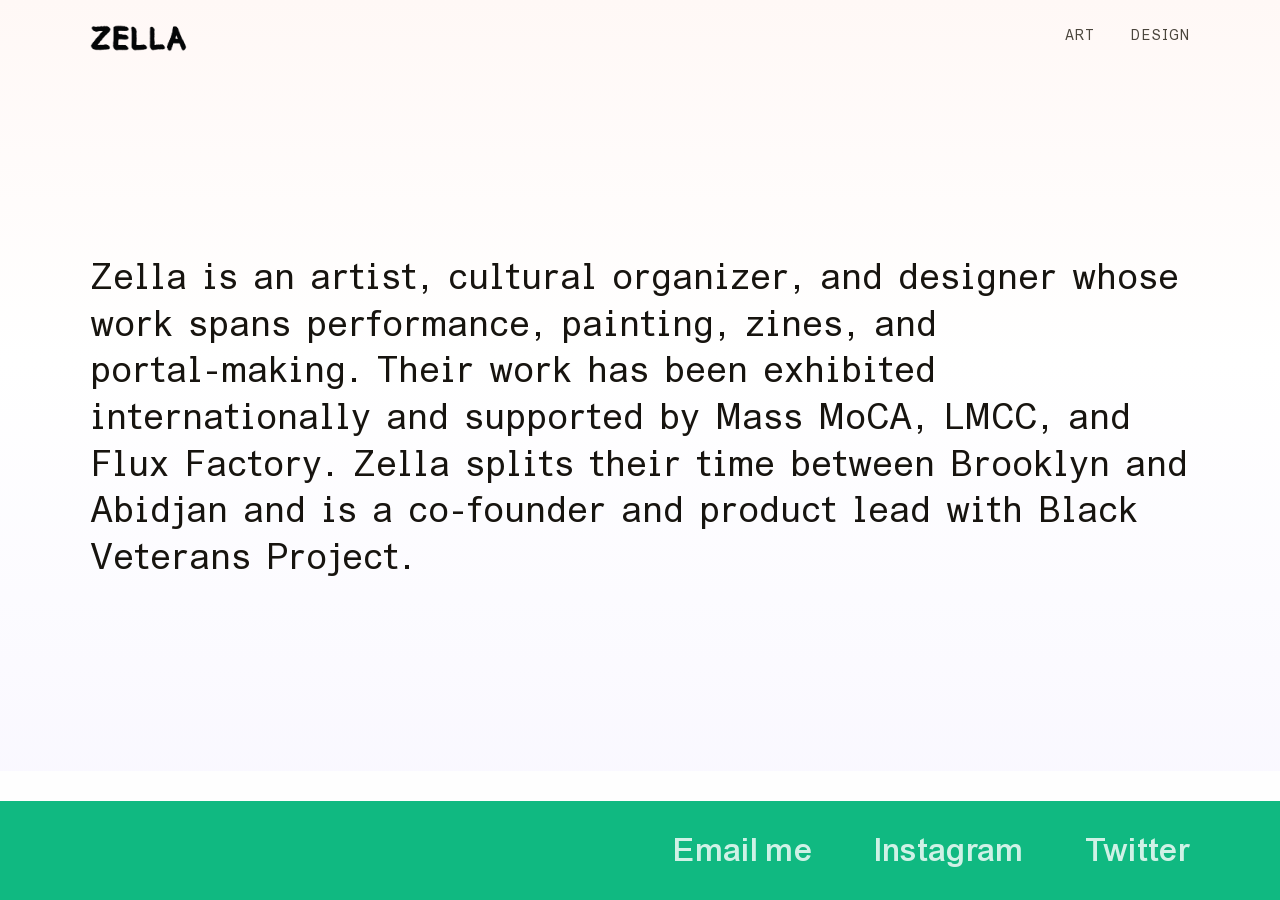
==== commit 18d2d0b4: "Scale art items by type: smaller flyers/zines, larger paintings - Paintings stay full width - Medium" ====
--- a/index.html
+++ b/index.html
@@ -19,6 +19,7 @@
 <meta name="twitter:description" content="Artist, cultural organizer, and designer whose work spans performance, painting, zines, and portal-making.">
 <meta name="twitter:image" content="https://zella.design/assets/images/og-image.png">
 
+<link rel="preload" href="assets/fonts/ABCArealSuperfamilyVariable.woff2" as="font" type="font/woff2" crossorigin>
 <link rel="icon" type="image/png" href="assets/images/zella-logo.png">
 <link rel="apple-touch-icon" href="assets/images/zella-logo.png">
 <link rel="stylesheet" href="styles.css">
@@ -53,7 +54,7 @@
 <footer class="site-footer">
   <div class="wrap">
     <div class="footer-right">
-      <a href="mailto:zellavanie@gmail.com" class="footer-link">Email me</a>
+      <a href="mailto:zellavanie@gmail.com?subject=Hi%20Zella!" class="footer-link">Email me</a>
       <a href="https://www.instagram.com/zellanealehurston/" target="_blank" rel="noopener" class="footer-link">Instagram</a>
       <a href="https://x.com/zella_vanie" target="_blank" rel="noopener" class="footer-link">Twitter</a>
     </div>
--- a/styles.css
+++ b/styles.css
@@ -14,7 +14,7 @@
   src: url('assets/fonts/ABCArealSuperfamilyVariable.woff2') format('woff2');
   font-weight: 400 700;
   font-style: normal;
-  font-display: swap;
+  font-display: block;
 }
 
 :root {
@@ -186,6 +186,17 @@
   max-width: 100%;
 }
 
+/* Allow full-bleed sections on case study pages */
+body.case-study .wrap,
+body.case-study main {
+  overflow-x: visible;
+}
+
+html:has(body.case-study),
+body.case-study {
+  overflow-x: clip;
+}
+
 /* ---------- Header / nav ---------- */
 
 .site-header {
@@ -281,6 +292,11 @@
 nav.doors {
   display: flex;
   gap: clamp(1.25rem, 1rem + 2vw, 2.25rem);
+}
+
+/* Hide HOME link on desktop - logo serves this purpose */
+nav.doors a[href="index.html"] {
+  display: none !important;
 }
 
 nav.doors a {
@@ -426,6 +442,11 @@
     transition: color 0.25s cubic-bezier(0.4, 0, 0.2, 1);
   }
 
+  /* Show HOME link on mobile */
+  nav.doors a[href="index.html"] {
+    display: flex !important;
+  }
+
   nav.doors a.active {
     color: #10B981 !important;
     font-weight: 500;
@@ -458,8 +479,9 @@
 /* ---------- Footer ---------- */
 
 .site-footer {
-  border-top: 1px solid var(--line);
-  padding: var(--space-xl) 0 var(--space-2xl);
+  background: #10B981;
+  border-top: none;
+  padding: var(--space-s) 0;
   margin-top: var(--space-2xl);
 }
 
@@ -467,13 +489,13 @@
   display: flex;
   flex-direction: column;
   gap: var(--space-s);
-  font-size: var(--text-s);
-  color: var(--ink-soft);
+  color: rgba(255, 255, 255, 0.8);
   letter-spacing: 0.02em;
+  text-align: right;
 }
 
 .footer-left {
-  color: var(--ink-soft);
+  color: rgba(255, 255, 255, 0.6);
   order: 2;
 }
 
@@ -482,30 +504,36 @@
   flex-wrap: wrap;
   gap: var(--space-s) var(--space-l);
   order: 1;
-}
-
-/* Mobile footer - compact, centered */
+  justify-content: flex-end;
+  width: 100%;
+}
+
+.footer-link {
+  font-size: var(--text-xl);
+  font-weight: 500;
+  color: rgba(255, 255, 255, 0.8);
+  transition: color 0.3s ease;
+}
+
+.footer-link:hover {
+  color: #FFFFFF;
+}
+
+/* Mobile footer - compact */
 @media (max-width: 599px) {
   .site-footer {
-    padding: var(--space-m) 0;
+    padding: var(--space-s) 0;
     margin-top: var(--space-l);
     position: relative;
     z-index: 10;
-    background: var(--paper);
-  }
-
-  .site-footer .wrap {
-    justify-content: center;
   }
 
   .footer-right {
-    justify-content: center;
     gap: var(--space-m);
   }
 
   .footer-link {
-    font-size: var(--text-m);
-    font-weight: 500;
+    font-size: var(--text-l);
     padding: var(--space-2xs) 0;
   }
 }
@@ -525,9 +553,7 @@
 }
 
 .footer-link {
-  color: var(--ink);
   position: relative;
-  transition: color 0.2s ease;
 }
 
 .footer-link::after {
@@ -536,15 +562,11 @@
   left: 0;
   bottom: -2px;
   width: 100%;
-  height: 3px;
-  background: #10B981;
+  height: 5px;
+  background: #3D5A80;
   transform: scaleX(0);
   transform-origin: var(--underline-origin, 0% 50%);
   transition: transform 0.3s cubic-bezier(0.4, 0, 0.2, 1);
-}
-
-.footer-link:hover {
-  color: var(--accent);
 }
 
 .footer-link:hover::after {
@@ -658,21 +680,21 @@
 }
 
 .home-locked .site-footer .footer-link {
-  color: rgba(255, 255, 255, 0.85);
+  color: rgba(255, 255, 255, 0.8);
 }
 
 .home-locked .site-footer .footer-link:hover {
-  color: #fff;
+  color: #FFFFFF;
 }
 
 .home-locked .site-footer .footer-link::after {
-  background: #fff;
+  background: #3D5A80;
 }
 
 /* Homepage footer mobile spacing - compact */
 @media (max-width: 768px) {
   .home-locked .site-footer {
-    padding: var(--space-s) 0 var(--space-m);
+    padding: var(--space-s) 0;
   }
 }
 
@@ -1244,13 +1266,14 @@
   pointer-events: none;
 }
 
-/* Featured card live site previews - fluid desktop simulation */
+/* Featured card live site previews - fluid desktop simulation
+   Iframe renders at 1440px, scaled down to fit container via percentage */
 .cs-featured-preview .browser-viewport {
   position: relative;
   overflow: hidden;
-  background: #f5f5f5;
+  background: #fff;
   width: 100%;
-  height: 280px;
+  aspect-ratio: 16 / 9;
 }
 
 .cs-featured-preview .browser-viewport iframe {
@@ -1258,41 +1281,30 @@
   top: 0;
   left: 0;
   border: none;
-  width: 1440px !important;
-  height: 2400px !important;
+  width: 1440px;
+  height: 1200px;
   transform-origin: top left;
-  transform: scale(var(--iframe-scale, 0.35)) !important;
-  animation: none !important;
-  pointer-events: auto;
-}
-
-/* Mobile iframe preview - sized like the Along card reference */
-@media (max-width: 600px) {
-  .cs-featured-preview .browser-viewport {
-    height: 220px;
-  }
+  /* Mobile first: scale to fill container width */
+  transform: scale(0.55);
+  pointer-events: none;
+}
+
+/* Scale up as viewport gets larger */
+@media (min-width: 480px) {
   .cs-featured-preview .browser-viewport iframe {
-    --iframe-scale: 0.22;
-    pointer-events: auto;
-    touch-action: pan-y;
-  }
-}
-
-@media (min-width: 800px) {
-  .cs-featured-preview .browser-viewport {
-    height: 320px;
-  }
+    transform: scale(0.62);
+  }
+}
+
+@media (min-width: 768px) {
   .cs-featured-preview .browser-viewport iframe {
-    --iframe-scale: 0.4;
-  }
-}
-
-@media (min-width: 1000px) {
-  .cs-featured-preview .browser-viewport {
-    height: 380px;
-  }
+    transform: scale(0.70);
+  }
+}
+
+@media (min-width: 1100px) {
   .cs-featured-preview .browser-viewport iframe {
-    --iframe-scale: 0.5;
+    transform: scale(0.78);
   }
 }
 
@@ -1414,9 +1426,9 @@
     object-fit: cover;
   }
 
-  /* CZI mobile - show dashboard top, not bottom */
+  /* CZI mobile - show dashboard content, skip header whitespace */
   .cs-card[href="case-study-czi.html"] .scroll-img {
-    object-position: left top;
+    object-position: left 18%;
   }
 
   /* IPG mobile - center phone in view */
@@ -1426,21 +1438,21 @@
   }
 }
 
-/* CZI card - show dashboard content, crop top whitespace */
+/* CZI card - start below header whitespace, scroll to show dashboard */
 .cs-card[href="case-study-czi.html"] .scroll-img {
   animation-name: card-scroll-czi;
-  transform: translateY(-30%);
+  transform: translateY(-35%);
 }
 
 @keyframes card-scroll-czi {
   0%, 5% {
-    transform: translateY(-30%);
+    transform: translateY(-35%);
   }
   45%, 55% {
-    transform: translateY(-55%);
+    transform: translateY(-65%);
   }
   95%, 100% {
-    transform: translateY(-30%);
+    transform: translateY(-35%);
   }
 }
 
@@ -1861,11 +1873,21 @@
 
 /* ---------- Artist page ---------- */
 
+/* Override overflow on all ancestors to enable sticky positioning */
+html:has(body.artist-page),
+body.artist-page,
+body.artist-page main,
+body.artist-page .wrap {
+  overflow-x: clip;
+  overflow-y: visible;
+}
+
 .art-layout {
   display: grid;
   grid-template-columns: 1fr;
   gap: 0;
   padding: var(--space-l) 0 var(--space-2xl);
+  overflow: visible; /* Required for sticky to work */
 }
 
 @media (min-width: 800px) {
@@ -2201,6 +2223,43 @@
   max-width: 100%;
 }
 
+/* Artwork size modifiers - paintings are large/full */
+.art-item--painting {
+  max-width: 100%;
+}
+
+/* Medium works - slightly smaller */
+.art-item--medium {
+  max-width: min(65%, 520px);
+}
+
+/* Flyers and posters - noticeably smaller */
+.art-item--flyer,
+.art-item--poster {
+  max-width: min(40%, 320px);
+}
+
+/* Zines - smallest */
+.art-item--zine {
+  max-width: min(35%, 280px);
+}
+
+@media (max-width: 600px) {
+  .art-item--painting {
+    max-width: 100%;
+  }
+  .art-item--medium {
+    max-width: 85%;
+  }
+  .art-item--flyer,
+  .art-item--poster {
+    max-width: 60%;
+  }
+  .art-item--zine {
+    max-width: 55%;
+  }
+}
+
 .art-item figure {
   margin: 0;
 }
@@ -2245,7 +2304,7 @@
   width: 100%;
   height: auto;
   display: block;
-  transition: transform 0.4s ease, opacity 0.5s ease;
+  transition: transform 0.4s ease, opacity 0.15s ease;
   pointer-events: none;
 }
 
@@ -2510,10 +2569,45 @@
 
 body.case-study .cs-explore--brutalist {
   margin-bottom: 0;
-}
+  padding-bottom: var(--space-l);
+}
+
+body.case-study main.wrap {
+  padding-bottom: 0;
+}
+
 
 body.case-study .site-header {
   background: #fff;
+}
+
+/* Case study footer - extend green, no gap */
+body.case-study .site-footer {
+  background: #10B981;
+  border-top: none;
+  margin-top: 0;
+  padding: var(--space-s) 0;
+}
+
+body.case-study .site-footer .wrap {
+  color: rgba(255, 255, 255, 0.8);
+  align-items: flex-end;
+  text-align: right;
+}
+
+body.case-study .site-footer .footer-right {
+  justify-content: flex-end;
+  width: 100%;
+}
+
+body.case-study .site-footer .footer-link {
+  color: rgba(255, 255, 255, 0.8);
+  font-size: var(--text-xl);
+  font-weight: 500;
+}
+
+body.case-study .site-footer .footer-link:hover {
+  color: #FFFFFF;
 }
 
 /* Smooth scrolling for case study sections */
@@ -2711,6 +2805,15 @@
   color: var(--ink);
   line-height: 1.75;
   margin-bottom: 1.5rem;
+}
+
+.cs-section-block a {
+  text-decoration: underline;
+  text-underline-offset: 2px;
+}
+
+.cs-section-block a:hover {
+  color: var(--accent);
 }
 
 .cs-section-block ul {
@@ -2950,6 +3053,11 @@
 .browser-viewport .scroll-img-drag {
   width: 100%;
   animation: scrollPreviewSlow 25s ease-in-out infinite;
+  animation-play-state: paused;
+}
+
+/* Only animate when visible in viewport */
+.browser-viewport.is-visible .scroll-img-drag {
   animation-play-state: running;
 }
 
@@ -3138,6 +3246,9 @@
   border-radius: 4px;
   box-shadow: 0 8px 32px rgba(0, 0, 0, 0.3);
   touch-action: pinch-zoom;
+  transform-origin: center center;
+  transition: transform 0.15s ease-out;
+  cursor: zoom-in;
 }
 
 .cs-lightbox-prev,
@@ -3305,6 +3416,7 @@
   color: var(--ink-soft);
   line-height: 1.5;
   text-align: center;
+  margin-top: var(--space-s);
 }
 
 .cs-image-full figcaption {
@@ -3332,9 +3444,8 @@
 .cs-embed-wrapper {
   position: relative;
   width: 100%;
-  height: 85vh;
-  min-height: 700px;
-  max-height: 900px;
+  aspect-ratio: 8.5 / 11;
+  max-height: 500px;
   overflow: hidden;
   border-radius: 8px;
   box-shadow: 0 8px 32px rgba(88, 101, 242, 0.12);
@@ -3351,9 +3462,8 @@
   }
 
   .cs-embed-wrapper {
-    min-height: 280px;
+    aspect-ratio: 8.5 / 11;
     max-height: 400px;
-    height: 50vh;
     border-radius: 8px;
   }
 }
@@ -3389,6 +3499,18 @@
   height: auto;
   display: block;
   animation: showcase-scroll 20s ease-in-out infinite;
+  animation-play-state: paused;
+}
+
+/* Only animate when visible in viewport */
+.cs-showcase-scroll.is-visible .showcase-img {
+  animation-play-state: running;
+}
+
+/* Add space between showcase image and caption, and below the whole figure */
+.cs-showcase-scroll figcaption {
+  margin-top: var(--space-l);
+  padding-bottom: var(--space-m);
 }
 
 @keyframes showcase-scroll {
@@ -3563,12 +3685,23 @@
 }
 
 .cs-explore--brutalist {
-  background: #10B981;
+  position: relative;
   color: #fff;
   margin: var(--space-xl) 0 0;
   padding: var(--space-xl) 0 0;
-  margin-left: calc(-50vw + 50%);
-  margin-right: calc(-50vw + 50%);
+}
+
+/* Full-bleed green background */
+.cs-explore--brutalist::before {
+  content: '';
+  position: absolute;
+  top: 0;
+  bottom: 0;
+  left: 50%;
+  transform: translateX(-50%);
+  width: 100vw;
+  background: #10B981;
+  z-index: -1;
 }
 
 .cs-explore--brutalist .cs-explore-label {
@@ -3577,10 +3710,9 @@
   line-height: 1.15;
   letter-spacing: -0.02em;
   text-transform: uppercase;
-  opacity: 1;
+  color: var(--ink);
   margin-bottom: var(--space-l);
   display: block;
-  padding: 0 max(var(--wrap-padding), calc((100vw - var(--max-w)) / 2));
 }
 
 .cs-explore--brutalist .cs-explore-strip {
@@ -3590,9 +3722,12 @@
 }
 
 .cs-explore--brutalist .cs-explore-item {
+  position: relative;
   background: transparent;
   box-shadow: none;
   padding: var(--space-l) max(var(--wrap-padding), calc((100vw - var(--max-w)) / 2));
+  margin-left: calc(-50vw + 50%);
+  margin-right: calc(-50vw + 50%);
   border-bottom: none;
   border-radius: 0;
   flex-direction: column;
@@ -4043,22 +4178,23 @@
 }
 
 .cs-gate-form-inline {
-  display: flex;
+  display: inline-flex;
   align-items: center;
-  gap: 0;
-  max-width: 600px;
-  border-bottom: 2px solid var(--ink);
-  padding-bottom: var(--space-xs);
+  gap: var(--space-xs);
+  border-bottom: 3px solid var(--ink);
+  padding-bottom: var(--space-2xs);
+  width: fit-content;
 }
 
 .cs-gate-form-inline input {
-  flex: 1;
+  width: auto;
+  min-width: 200px;
   padding: var(--space-xs) 0;
   border: none;
   background: transparent;
   font-family: inherit;
-  font-size: var(--text-2xl);
-  font-weight: 400;
+  font-size: var(--text-4xl);
+  font-weight: 500;
   letter-spacing: -0.02em;
   color: var(--ink);
   outline: none;
@@ -4070,25 +4206,29 @@
 }
 
 .cs-gate-form-inline button {
-  padding: var(--space-xs) var(--space-s);
+  padding: 0;
   border: none;
   background: transparent;
   cursor: pointer;
-  font-size: var(--text-2xl);
   color: var(--ink);
-  opacity: 0.35;
-  transition: opacity 0.15s ease;
+  opacity: 0.6;
+  transition: opacity 0.15s ease, transform 0.15s ease;
+  display: flex;
+  align-items: center;
+}
+
+.cs-gate-form-inline button svg {
+  width: 40px;
+  height: 40px;
 }
 
 .cs-gate-form-inline button:hover {
   opacity: 1;
+  transform: translateX(4px);
 }
 
 .cs-gate-error {
-  font-size: var(--text-s);
-  color: #c53030;
-  min-height: 1.4em;
-  margin-top: var(--space-2xs);
+  display: none; /* Using inline placeholder messages instead */
 }
 
 /* Placeholder grid - visible before unlock (matches .cs-grid) */
@@ -4174,19 +4314,27 @@
   animation: shake 0.35s ease;
 }
 
-.cs-gate-form-inline.shake input {
-  color: #c53030;
-}
-
-/* Success state for password */
+/* Error state - red placeholder */
+.cs-gate-form-inline.error input::placeholder {
+  color: #DC2626;
+  opacity: 1;
+}
+
+.cs-gate-form-inline.error {
+  border-color: #DC2626;
+}
+
+/* Success state - green placeholder */
 .cs-gate-form-inline.success {
   animation: pulse-success 0.4s ease;
-}
-
-.cs-gate-form-inline.success input {
+  border-color: var(--green);
+}
+
+.cs-gate-form-inline.success input::placeholder {
   color: var(--green);
+  opacity: 1;
   font-weight: 600;
-  letter-spacing: 0.05em;
+  letter-spacing: 0.02em;
 }
 
 @keyframes pulse-success {
@@ -4362,7 +4510,7 @@
 
 .cs-library-tabs {
   display: flex;
-  flex-wrap: wrap;
+  flex-wrap: nowrap;
   gap: var(--space-xs);
   margin-bottom: var(--space-m);
 }
@@ -4382,13 +4530,13 @@
 }
 
 .cs-library-tab:hover {
-  border-color: var(--tab-color, var(--ink));
-  background: color-mix(in srgb, var(--tab-color, var(--ink)) 8%, var(--paper));
+  border-color: var(--ink);
+  background: var(--paper-deep);
 }
 
 .cs-library-tab.active {
-  background: var(--tab-color, var(--ink));
-  border-color: var(--tab-color, var(--ink));
+  background: var(--ink);
+  border-color: var(--ink);
   color: #fff;
 }
 
@@ -4407,13 +4555,19 @@
 }
 
 @media (max-width: 600px) {
+  .cs-library-tabs {
+    gap: var(--space-2xs);
+    justify-content: space-between;
+  }
+
   .cs-library-tab .tab-title {
     display: none;
   }
 
   .cs-library-tab {
-    padding: var(--space-s);
-    min-width: 48px;
+    padding: var(--space-xs) var(--space-s);
+    min-width: 44px;
+    flex: 1;
     justify-content: center;
   }
 
@@ -4428,18 +4582,23 @@
   border-radius: 12px;
   overflow: hidden;
   box-shadow: 0 2px 12px rgba(0, 0, 0, 0.08);
+  max-width: fit-content;
+  margin: 0 auto;
 }
 
 .cs-library-frame {
+  position: relative;
   aspect-ratio: 8.5 / 11;
-  max-height: 80vh;
+  height: 55vh;
+  max-height: 700px;
   background: #e0e0e0;
 }
 
 /* Library frame mobile - smaller size */
 @media (max-width: 600px) {
   .cs-library-frame {
-    max-height: 55vh;
+    height: 45vh;
+    max-height: 400px;
   }
 }
 
@@ -4546,11 +4705,21 @@
     min-height: 44px;
   }
   
-  /* Password gate button */
+  /* Password gate - mobile sizing */
+  .cs-gate-form-inline input {
+    font-size: var(--text-3xl);
+    min-width: 160px;
+  }
+
   .cs-gate-form-inline button {
     min-width: 44px;
     min-height: 44px;
     padding: var(--space-xs);
+  }
+
+  .cs-gate-form-inline button svg {
+    width: 32px;
+    height: 32px;
   }
   
   /* Library tabs */
@@ -4591,9 +4760,9 @@
 /* Safe area insets for notched devices */
 @supports (padding: env(safe-area-inset-bottom)) {
   .site-footer {
-    padding-bottom: calc(var(--space-2xl) + env(safe-area-inset-bottom));
-  }
-  
+    padding-bottom: calc(var(--space-s) + env(safe-area-inset-bottom));
+  }
+
   .art-popup {
     padding-bottom: env(safe-area-inset-bottom);
   }
